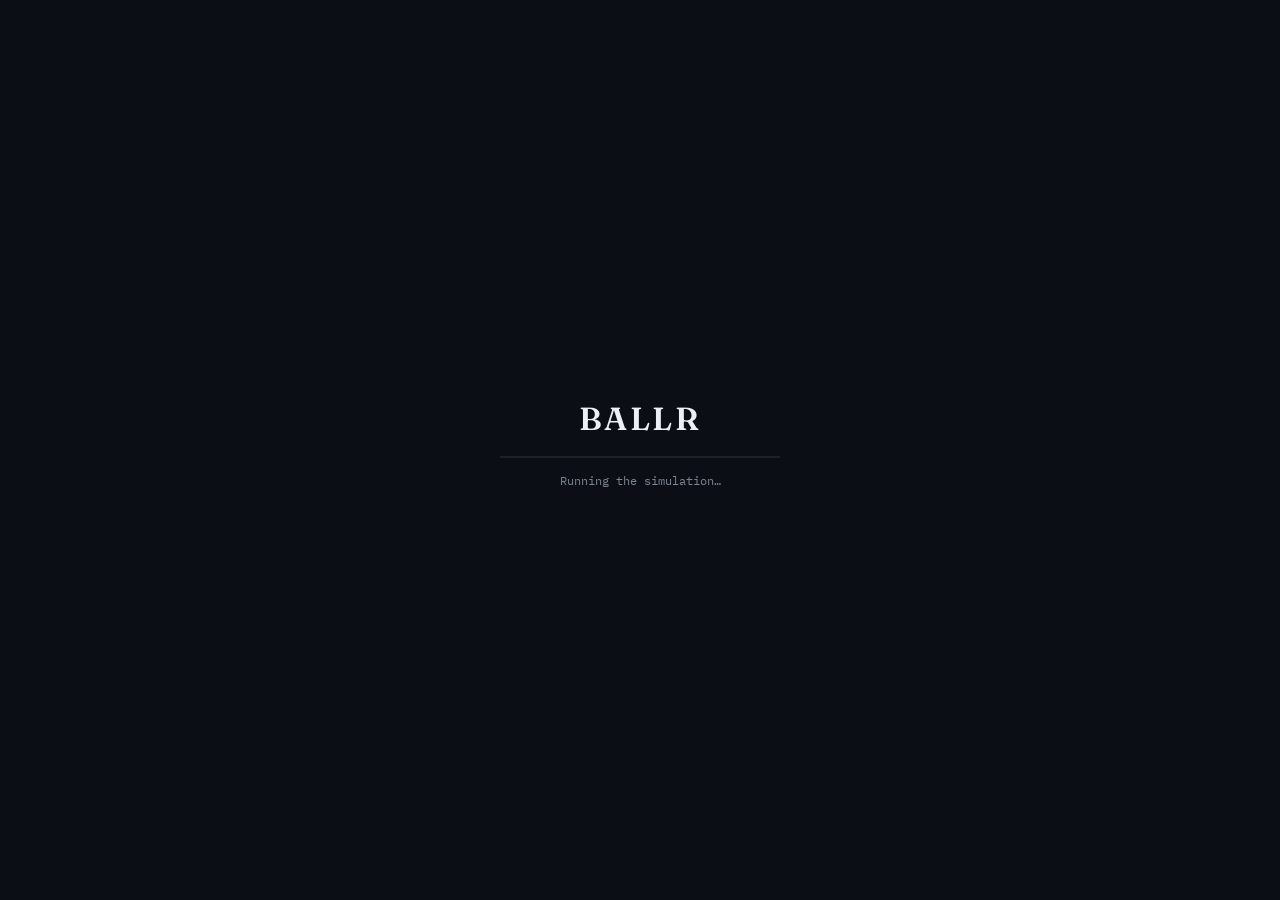
==== static/index.html @ 026b1340 "Merge Oddscope directly into Ballr — single process, single database, no HTTP bridge; leagues.py uni" ====
<!-- static/index.html -->
<!doctype html>
<html lang="en">
<head>
<meta charset="utf-8">
<meta name="viewport" content="width=device-width, initial-scale=1">
<title>Ballr — Match Predictions</title>
<link rel="preconnect" href="https://fonts.googleapis.com">
<link href="https://fonts.googleapis.com/css2?family=Fraunces:opsz,wght@9..144,500;9..144,600;9..144,700&family=Inter:wght@400;500;600&family=IBM+Plex+Mono:wght@400;500;600&display=swap" rel="stylesheet">
<link rel="stylesheet" href="style.css">
</head>
<body>

<div id="loader" class="loader">
  <div class="loader-inner">
    <div class="loader-wordmark">BALLR</div>
    <div class="scan-track"><div class="scan-line"></div></div>
    <p class="loader-caption">Running the simulation…</p>
  </div>
</div>

<div class="app">

  <header class="masthead">
    <div class="masthead-top">
      <div class="brand">
        <span class="brand-mark" aria-hidden="true"></span>
        <h1>Ballr</h1>
      </div>
      <div class="controls">
        <label class="control">
          <span>League</span>
          <select id="league-select"></select>
        </label>
      </div>
    </div>
    <p class="subtitle">Elo + Monte Carlo predictions for upcoming fixtures</p>

    <div class="stats-strip">
      <div class="stat"><span class="stat-value" id="stat-tracked">0</span><span class="stat-label">upcoming fixtures</span></div>
    </div>
  </header>

  <div class="search-row">
    <input type="text" id="search-input" placeholder="Filter by team…" autocomplete="off">
  </div>

  <details class="how-to">
    <summary>How to read this</summary>
    <div class="how-to-body">
      <p>Each card is one upcoming <strong>match</strong>. The bar shows Ballr's predicted Win/Draw/Win split.</p>
      <ul>
        <li><strong>Model</strong> — an Elo rating system built from each team's real results this season, combined with a Monte Carlo simulation (thousands of simulated outcomes) to produce a probability for each result.</li>
        <li><strong>Scorelines and xG</strong> — a separate Poisson projection combines recent scoring, opponent strength, defensive clean-sheet record, Elo, win rate, goal difference, and form to produce expected goals and exact-score probabilities. It is a model projection, not event-level xG.</li>
        <li><strong>Home advantage</strong> is factored in, based on real backtested evidence, not just assumed.</li>
        <li><strong>Known limitation:</strong> ratings are based purely on this season's match results so far — squad changes, transfers, and injuries aren't yet factored in. Early-season predictions for teams with few games played (marked below) are less reliable.</li>
        <li><strong>vs. the market</strong> — when available, each card also shows Oddscope's live Polymarket odds for the same fixture, and the gap between Ballr's view and the market's.</li>
      </ul>
      <p class="disclaimer">Not betting advice — a model's opinion, nothing more. Backtested Brier score (lower is better, ~0.667 is random guessing): ~0.61-0.63 on last season's results.</p>
    </div>
  </details>

  <div class="card-list" id="list-predictions"></div>
  <p class="empty-note" id="empty-predictions" hidden>No upcoming fixtures found for this league yet.</p>

  <footer class="footer">
    <span id="last-refreshed"></span>
  </footer>
</div>

<script src="app.js"></script>
</body>
</html>
---- static/style.css ----
/* static/style.css */
:root {
  --bg: #0B0F15;
  --bg-raise: #12161D;
  --card-bg: #161B22;
  --card-bg-hover: #1A2029;
  --card-border: rgba(255,255,255,0.07);
  --card-border-hover: rgba(255,255,255,0.14);
  --text: #ECEFF4;
  --text-muted: #7D8590;
  --home: #3DDC97;
  --draw: #B98CE8;
  --away: #6E93F7;
  --warn: #E8A33D;
  --radius: 12px;
  --font-display: 'Fraunces', serif;
  --font-body: 'Inter', system-ui, sans-serif;
  --font-mono: 'IBM Plex Mono', 'SFMono-Regular', monospace;
}
* { box-sizing: border-box; }
body {
  margin: 0;
  background: var(--bg);
  background-image:
    radial-gradient(circle at 12% 0%, rgba(110,147,247,0.08), transparent 42%),
    radial-gradient(circle at 88% 8%, rgba(61,220,151,0.06), transparent 40%);
  color: var(--text);
  font-family: var(--font-body);
  -webkit-font-smoothing: antialiased;
  min-height: 100vh;
}
.app { max-width: 900px; margin: 0 auto; padding: 32px 20px 60px; opacity: 0; animation: appear 0.5s ease forwards; animation-delay: 0.1s; }
@keyframes appear { to { opacity: 1; } }
.loader { position: fixed; inset: 0; z-index: 100; background: var(--bg); display: flex; align-items: center; justify-content: center; transition: opacity 0.5s ease, visibility 0.5s ease; }
.loader.hidden { opacity: 0; visibility: hidden; pointer-events: none; }
.loader-inner { text-align: center; width: 280px; }
.loader-wordmark { font-family: var(--font-display); font-weight: 600; font-size: 2rem; letter-spacing: 0.08em; margin-bottom: 18px; color: var(--text); animation: pulse-text 1.8s ease-in-out infinite; }
@keyframes pulse-text { 0%,100% { opacity: 1; } 50% { opacity: 0.55; } }
.loader-caption { margin-top: 14px; font-family: var(--font-mono); font-size: 0.78rem; color: var(--text-muted); }
.scan-track { position: relative; height: 2px; background: rgba(255,255,255,0.08); overflow: hidden; border-radius: 2px; }
.scan-line { position: absolute; top: 0; left: -30%; width: 30%; height: 100%; background: linear-gradient(90deg, transparent, var(--home), var(--away), transparent); animation: sweep 2.2s cubic-bezier(0.65, 0, 0.35, 1) infinite; }
@keyframes sweep { 0% { left: -30%; } 100% { left: 100%; } }
.masthead-top { display: flex; justify-content: space-between; align-items: flex-end; flex-wrap: wrap; gap: 14px; }
.brand { display: flex; align-items: baseline; gap: 10px; }
.brand-mark { width: 10px; height: 10px; border-radius: 2px; background: linear-gradient(135deg, var(--home), var(--away)); display: inline-block; transform: translateY(-4px); }
.brand h1 { font-family: var(--font-display); font-size: 2rem; font-weight: 600; margin: 0; letter-spacing: -0.01em; }
.subtitle { color: var(--text-muted); font-size: 0.86rem; margin: 6px 0 16px; font-family: var(--font-mono); }
.controls { display: flex; gap: 16px; flex-wrap: wrap; }
.control { display: flex; flex-direction: column; gap: 4px; font-size: 0.72rem; color: var(--text-muted); text-transform: uppercase; letter-spacing: 0.04em; }
select, input[type="text"] { background: var(--bg-raise); color: var(--text); border: 1px solid var(--card-border); border-radius: 7px; padding: 7px 10px; font-family: var(--font-mono); font-size: 0.85rem; transition: border-color 0.15s ease; }
select:hover, input:hover, select:focus, input:focus { border-color: var(--card-border-hover); outline: none; }
.stats-strip { display: flex; gap: 26px; flex-wrap: wrap; padding: 8px 0 4px; }
.stat { display: flex; align-items: baseline; gap: 7px; }
.stat-value { font-family: var(--font-mono); font-size: 1.2rem; font-weight: 600; color: var(--text); }
.stat-label { font-size: 0.72rem; color: var(--text-muted); text-transform: uppercase; letter-spacing: 0.04em; }
.search-row { margin: 18px 0 16px; }
#search-input { width: 100%; padding: 10px 12px; font-size: 0.9rem; }
.how-to { background: var(--bg-raise); border: 1px solid var(--card-border); border-radius: var(--radius); padding: 12px 16px; margin-bottom: 22px; font-size: 0.87rem; }
.how-to summary { cursor: pointer; font-weight: 600; color: var(--text); list-style: none; }
.how-to summary::-webkit-details-marker { display: none; }
.how-to summary::before { content: "›"; display: inline-block; margin-right: 6px; transition: transform 0.15s ease; }
.how-to[open] summary::before { transform: rotate(90deg); }
.how-to-body { margin-top: 10px; color: var(--text-muted); line-height: 1.6; }
.how-to-body ul { padding-left: 18px; margin: 8px 0; }
.how-to-body li { margin-bottom: 6px; }
.how-to-body strong { color: var(--text); }
.disclaimer { font-style: italic; font-size: 0.8rem; }
.empty-note { color: var(--text-muted); font-size: 0.9rem; padding: 24px 0; }
.card-list { display: flex; flex-direction: column; gap: 14px; }
.match-card {
  background: var(--card-bg); border: 1px solid var(--card-border); border-radius: var(--radius);
  padding: 20px 24px;
  transition: border-color 0.2s ease, background 0.2s ease, transform 0.2s ease, box-shadow 0.2s ease;
}
.match-card:hover { border-color: var(--card-border-hover); background: var(--card-bg-hover); transform: translateY(-2px); box-shadow: 0 8px 24px -8px rgba(0,0,0,0.4); }
.match-card:focus-visible { outline: 2px solid var(--away); outline-offset: 3px; }
.match-card.card-enter { opacity: 0; transform: translateY(10px); animation: card-in 0.4s ease forwards; }
@keyframes card-in { to { opacity: 1; transform: translateY(0); } }
.card-top { display: flex; justify-content: space-between; align-items: flex-start; margin-bottom: 16px; }
.card-title { font-family: var(--font-display); font-size: 1.2rem; font-weight: 600; margin: 0 0 3px; }
.card-meta { font-size: 0.8rem; color: var(--text-muted); font-family: var(--font-mono); }
.warn-badge {
  font-family: var(--font-mono); font-size: 0.68rem;
  background: rgba(232,163,61,0.14); color: var(--warn);
  border: 1px solid rgba(232,163,61,0.3);
  border-radius: 5px; padding: 3px 8px; letter-spacing: 0.02em;
  white-space: nowrap;
}
.prob-bar { display: flex; height: 30px; border-radius: 7px; overflow: hidden; background: rgba(255,255,255,0.05); }
.prob-seg { height: 100%; transition: width 0.6s cubic-bezier(0.4, 0, 0.2, 1); border-right: 1px solid rgba(0,0,0,0.25); }
.prob-seg:last-child { border-right: none; }
.prob-seg.home { background: var(--home); }
.prob-seg.draw { background: var(--draw); }
.prob-seg.away { background: var(--away); }
.outcome-legend { display: flex; flex-wrap: wrap; gap: 18px; margin-top: 12px; }
.legend-item { display: flex; align-items: center; gap: 7px; }
.legend-swatch { width: 9px; height: 9px; border-radius: 2px; flex-shrink: 0; }
.legend-name { font-size: 0.85rem; font-weight: 600; color: var(--text); white-space: nowrap; }
.legend-value { font-family: var(--font-mono); font-size: 0.9rem; color: var(--text-muted); min-width: 40px; }
.metrics-row { display: flex; flex-wrap: wrap; gap: 12px 24px; margin-top: 18px; padding-top: 14px; border-top: 1px solid var(--card-border); }
.metrics-row > div { display: flex; align-items: baseline; gap: 7px; }
.metrics-row span { color: var(--text-muted); font-size: 0.7rem; font-family: var(--font-mono); text-transform: uppercase; letter-spacing: 0.04em; }
.metrics-row b { font-family: var(--font-mono); font-size: 0.85rem; font-weight: 500; }
.metrics-row .top-scores { align-items: flex-start; }
.top-scores div { display: flex; gap: 8px; flex-wrap: wrap; }
.top-scores b { color: var(--text); }
.card-link { color: var(--away); font-family: var(--font-mono); font-size: 0.76rem; margin-top: 16px; }
.card-link span { font-size: 1rem; margin-left: 3px; }
.score-details { margin-top: 16px; border: 1px solid var(--card-border); border-radius: 8px; background: rgba(255,255,255,0.018); }
.score-details summary { cursor: pointer; padding: 10px 12px; color: var(--text); font-size: 0.82rem; font-weight: 600; list-style: none; }
.score-details summary::-webkit-details-marker { display: none; }
.score-details summary::before { content: '+'; display: inline-block; width: 15px; color: var(--home); }
.score-details[open] summary::before { content: '−'; }
.score-details summary span { color: var(--text-muted); font-family: var(--font-mono); font-size: 0.68rem; font-weight: 400; margin-left: 5px; }
.score-details-body { border-top: 1px solid var(--card-border); padding: 12px; }
.score-axis { display: flex; justify-content: space-between; margin-bottom: 6px; color: var(--text-muted); font-family: var(--font-mono); font-size: 0.66rem; }
.score-grid-wrap { overflow-x: auto; }
.score-grid { width: 100%; min-width: 430px; border-collapse: separate; border-spacing: 3px; table-layout: fixed; font-family: var(--font-mono); }
.score-grid th { color: var(--text-muted); font-size: 0.7rem; font-weight: 500; }
.score-grid td { background: color-mix(in srgb, var(--away) calc(var(--heat) * 68%), transparent); border-radius: 3px; color: var(--text); font-size: 0.67rem; padding: 7px 2px; text-align: center; }
.score-note { color: var(--text-muted); font-size: 0.7rem; line-height: 1.4; margin: 9px 0 0; }
.date-row { margin-top: 10px; font-size: 0.72rem; color: var(--text-muted); font-family: var(--font-mono); }
.footer { margin-top: 32px; color: var(--text-muted); font-size: 0.75rem; font-family: var(--font-mono); }
.match-page { max-width: 980px; margin: 0 auto; padding: 32px 20px 60px; }
.back-link { color: var(--text-muted); font-family: var(--font-mono); font-size: 0.8rem; text-decoration: none; }
.back-link:hover { color: var(--text); }
.loading-copy, .error-copy { color: var(--text-muted); font-family: var(--font-mono); margin-top: 64px; }
.error-copy a { color: var(--away); }
.match-hero { padding: 44px 0 28px; }
.eyebrow { color: var(--text-muted); font-family: var(--font-mono); font-size: 0.7rem; letter-spacing: 0.08em; margin: 0 0 8px; text-transform: uppercase; }
.match-hero h1 { align-items: center; display: flex; flex-wrap: wrap; font-family: var(--font-display); font-size: clamp(2rem, 6vw, 4.4rem); gap: 14px; letter-spacing: -0.04em; line-height: 1; margin: 0; }
.match-hero h1 em { color: var(--text-muted); font-family: var(--font-mono); font-size: 0.9rem; font-style: normal; letter-spacing: 0; }
.match-date { color: var(--text-muted); font-family: var(--font-mono); font-size: 0.85rem; margin: 16px 0 0; }
.detail-warning { background: rgba(232,163,61,0.12); border: 1px solid rgba(232,163,61,0.3); border-radius: 7px; color: var(--warn); font-size: 0.82rem; margin: 20px 0 0; padding: 10px 12px; }
.detail-panel { background: var(--card-bg); border: 1px solid var(--card-border); border-radius: var(--radius); margin-top: 16px; padding: 24px; }
.section-heading { align-items: flex-start; display: flex; gap: 16px; justify-content: space-between; margin-bottom: 20px; }
.section-heading h2, .form-panel h2 { font-family: var(--font-display); font-size: 1.3rem; margin: 0; }
.section-heading > p { color: var(--text-muted); font-family: var(--font-mono); font-size: 0.7rem; margin: 3px 0 0; text-align: right; }
.large-prob-bar { display: flex; height: 42px; overflow: hidden; border-radius: 8px; }
.outcome-values { display: grid; gap: 12px; grid-template-columns: repeat(3, 1fr); margin-top: 14px; }
.outcome-values div:nth-child(2) { text-align: center; }
.outcome-values div:last-child { text-align: right; }
.outcome-values span, .model-metrics span { color: var(--text-muted); display: block; font-family: var(--font-mono); font-size: 0.68rem; text-transform: uppercase; }
.outcome-values b { display: block; font-family: var(--font-mono); font-size: 1.25rem; font-weight: 500; margin-top: 4px; }
.detail-grid { display: grid; gap: 16px; grid-template-columns: repeat(2, 1fr); }
.form-panel { margin-top: 16px; }
.form-panel > p:last-child { color: var(--text-muted); font-family: var(--font-mono); font-size: 0.7rem; margin: 14px 0 0; }
.form-badges { display: flex; gap: 7px; margin-top: 18px; }
.form-badge { border-radius: 5px; color: #07110c; font-family: var(--font-mono); font-size: 0.76rem; font-weight: 600; padding: 5px 8px; }
.form-badge.w { background: var(--home); }.form-badge.d { background: var(--draw); color: #21152d; }.form-badge.l { background: var(--away); color: #0a1735; }
.form-empty { color: var(--text-muted); font-family: var(--font-mono); font-size: 0.8rem; }
.model-metrics { display: grid; gap: 20px; grid-template-columns: 1fr 1fr 2fr; }
.model-metrics b { display: block; font-family: var(--font-mono); font-size: 1.45rem; font-weight: 500; margin-top: 6px; }
.model-metrics i { color: var(--text-muted); font-style: normal; }
.likely-scores > div { display: flex; flex-wrap: wrap; gap: 8px; margin-top: 6px; }
.score-pick { background: var(--bg-raise); border: 1px solid var(--card-border); border-radius: 7px; display: flex; font-family: var(--font-mono); gap: 7px; padding: 7px 9px; }
.score-pick span { color: var(--text-muted); font-size: 0.72rem; text-transform: none; }
.heatmap-panel { margin-top: 16px; }
@media (max-width: 560px) {
  .controls { flex-direction: column; align-items: flex-start; gap: 10px; }
  .masthead-top { flex-direction: column; align-items: flex-start; }
  .outcome-legend { gap: 12px; }
  .match-page { padding-top: 24px; }
  .match-hero { padding-top: 34px; }
  .section-heading, .model-metrics { display: block; }
  .section-heading > p { margin-top: 9px; text-align: left; }
  .detail-grid { grid-template-columns: 1fr; }
  .model-metrics > div + div { margin-top: 18px; }
}
@media (prefers-reduced-motion: reduce) {
  .match-card.card-enter { animation: none; opacity: 1; transform: none; }
  .app, .match-card { transition: none; animation: none; opacity: 1; }
  .scan-line, .loader-wordmark { animation: none; }
}

/* Market comparison additions */
.model-label, .market-label {
  font-size: 0.72rem; color: var(--text-muted); text-transform: uppercase;
  letter-spacing: 0.04em; margin: 4px 0 8px;
}
.market-row { margin-top: 18px; padding-top: 14px; border-top: 1px dashed var(--card-border); }
.market-missing { color: var(--text-muted); font-size: 0.8rem; font-style: italic; }
.compare-bar { height: 22px; opacity: 0.92; }
.compare-legend { display: flex; justify-content: space-between; margin-top: 6px; font-family: var(--font-mono); font-size: 0.78rem; color: var(--text-muted); }
.gap-note { margin-top: 8px; font-size: 0.78rem; font-family: var(--font-mono); }
.gap-note.pos { color: var(--home); }
.gap-note.neg { color: var(--away); }

.market-panel { margin-top: 16px; }
.market-empty { color: var(--text-muted); font-size: 0.85rem; }
.compare-table { display: flex; flex-direction: column; gap: 6px; margin-top: 4px; }
.compare-row { display: grid; grid-template-columns: 1.5fr 1fr 1fr 1fr; align-items: center; gap: 8px; padding: 8px 0; font-family: var(--font-mono); font-size: 0.85rem; }
.compare-row.compare-head { color: var(--text-muted); font-size: 0.68rem; text-transform: uppercase; letter-spacing: 0.04em; border-bottom: 1px solid var(--card-border); padding-bottom: 6px; }
.compare-name { color: var(--text); font-weight: 600; font-family: var(--font-body); font-size: 0.85rem; }
.compare-gap.pos { color: var(--home); }
.compare-gap.neg { color: var(--away); }
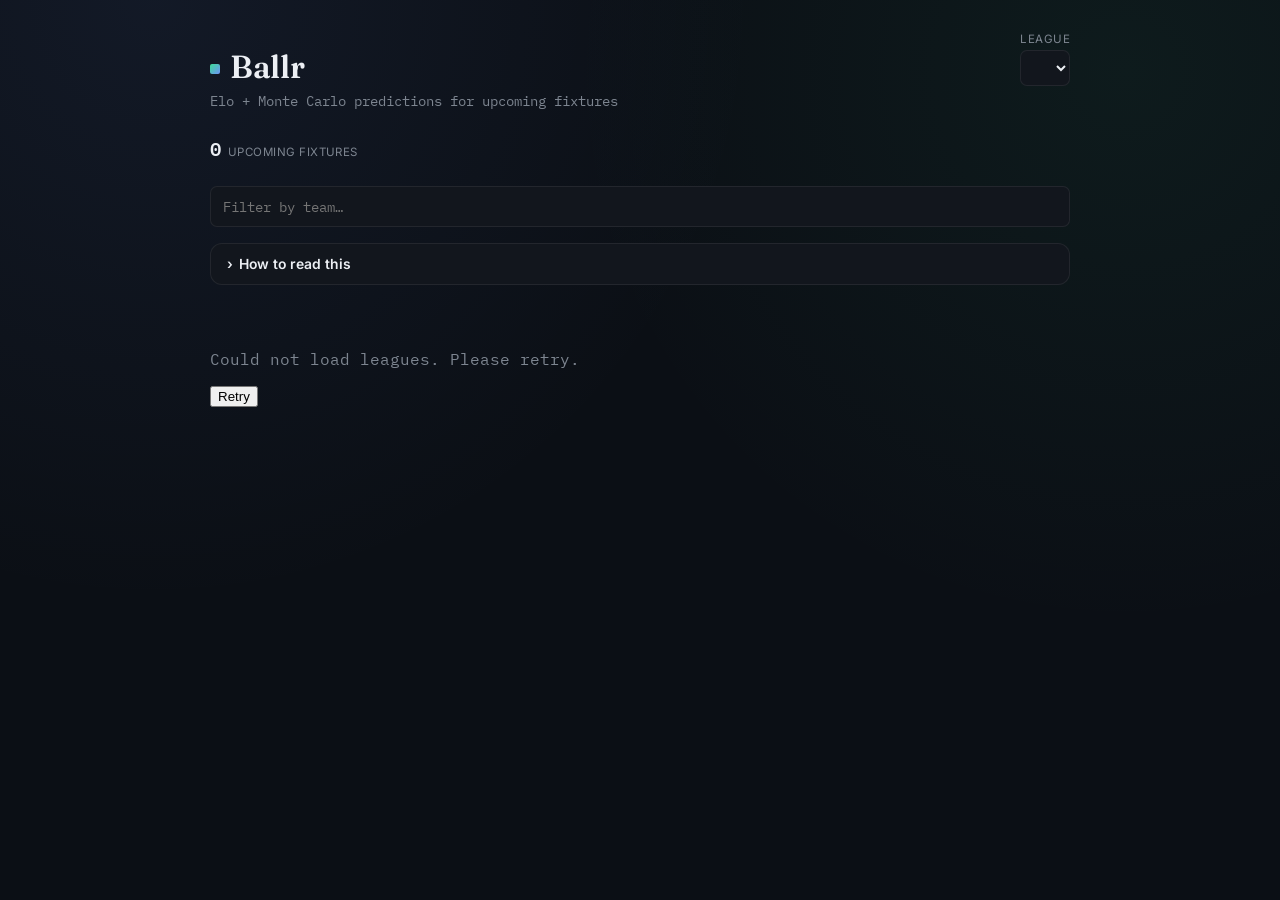
==== commit 28a790d5: "Harden Ballr and prepare Railway deployment" ====
--- a/static/index.html
+++ b/static/index.html
@@ -50,16 +50,19 @@
     <div class="how-to-body">
       <p>Each card is one upcoming <strong>match</strong>. The bar shows Ballr's predicted Win/Draw/Win split.</p>
       <ul>
-        <li><strong>Model</strong> — an Elo rating system built from each team's real results this season, combined with a Monte Carlo simulation (thousands of simulated outcomes) to produce a probability for each result.</li>
+        <li><strong>Model</strong> — an Elo rating system built from each team's available historical and current-season results, combined with a Monte Carlo simulation (thousands of simulated outcomes) to produce a probability for each result.</li>
         <li><strong>Scorelines and xG</strong> — a separate Poisson projection combines recent scoring, opponent strength, defensive clean-sheet record, Elo, win rate, goal difference, and form to produce expected goals and exact-score probabilities. It is a model projection, not event-level xG.</li>
         <li><strong>Home advantage</strong> is factored in, based on real backtested evidence, not just assumed.</li>
-        <li><strong>Known limitation:</strong> ratings are based purely on this season's match results so far — squad changes, transfers, and injuries aren't yet factored in. Early-season predictions for teams with few games played (marked below) are less reliable.</li>
-        <li><strong>vs. the market</strong> — when available, each card also shows Oddscope's live Polymarket odds for the same fixture, and the gap between Ballr's view and the market's.</li>
+        <li><strong>Known limitation:</strong> ratings are based purely on available match results — squad changes, transfers, and injuries aren't yet factored in. Early-season predictions for teams with few games played (marked below) are less reliable.</li>
+        <li><strong>vs. the market</strong> — when available, each card also shows recent Polymarket odds for the same fixture, and the gap between Ballr's view and the market's.</li>
       </ul>
       <p class="disclaimer">Not betting advice — a model's opinion, nothing more. Backtested Brier score (lower is better, ~0.667 is random guessing): ~0.61-0.63 on last season's results.</p>
     </div>
   </details>
 
+  <div id="request-error" class="error-copy" role="alert" hidden>
+    <p id="error-message"></p><button id="retry-load" type="button">Retry</button>
+  </div>
   <div class="card-list" id="list-predictions"></div>
   <p class="empty-note" id="empty-predictions" hidden>No upcoming fixtures found for this league yet.</p>
 
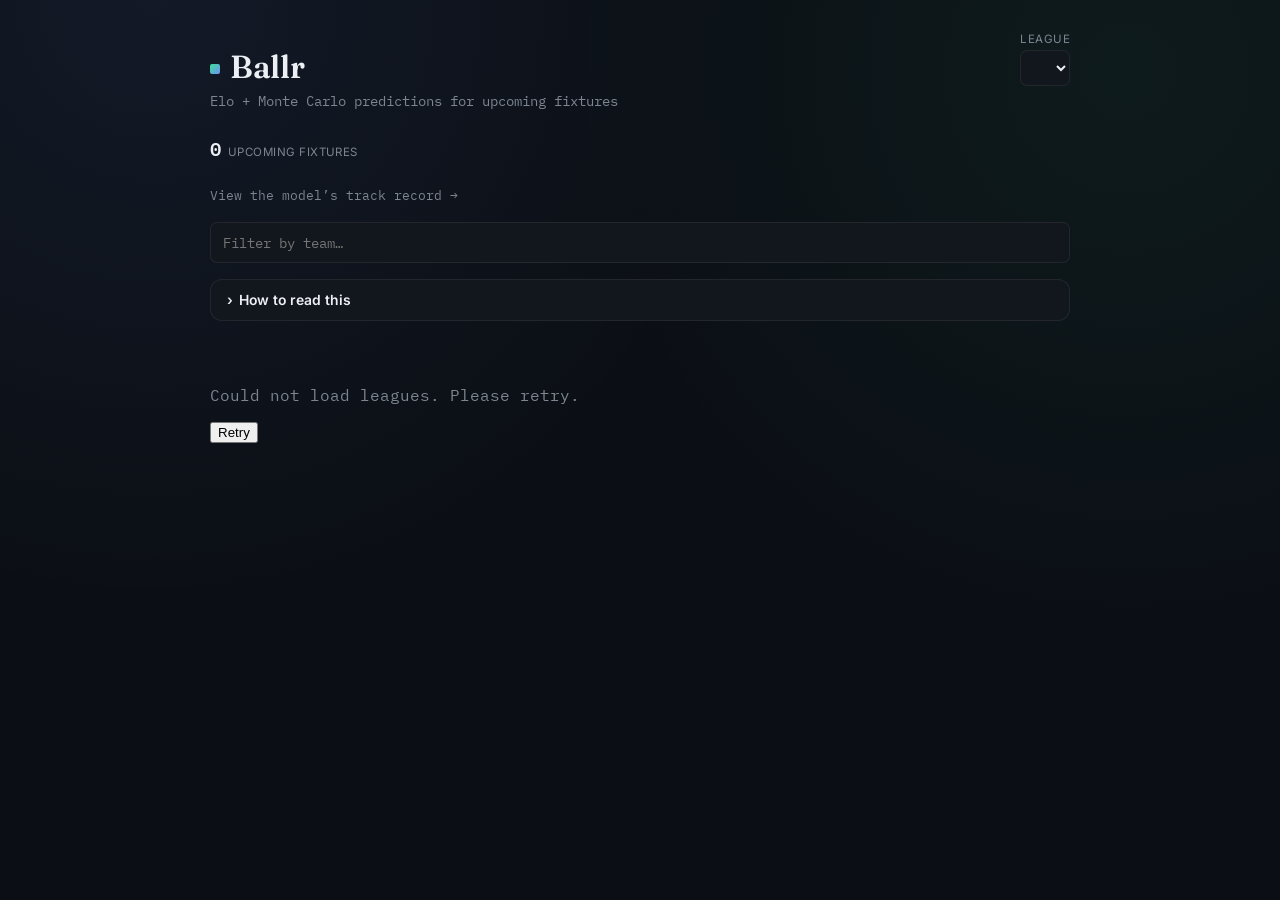
==== commit 85950bcc: "Reduce storage growth and add reliability safeguards" ====
--- a/static/index.html
+++ b/static/index.html
@@ -41,6 +41,8 @@
     </div>
   </header>
 
+  <p><a class="back-link" href="/performance">View the model’s track record →</a></p>
+  <p id="data-freshness" role="status" hidden></p>
   <div class="search-row">
     <input type="text" id="search-input" placeholder="Filter by team…" autocomplete="off">
   </div>
@@ -56,7 +58,7 @@
         <li><strong>Known limitation:</strong> ratings are based purely on available match results — squad changes, transfers, and injuries aren't yet factored in. Early-season predictions for teams with few games played (marked below) are less reliable.</li>
         <li><strong>vs. the market</strong> — when available, each card also shows recent Polymarket odds for the same fixture, and the gap between Ballr's view and the market's.</li>
       </ul>
-      <p class="disclaimer">Not betting advice — a model's opinion, nothing more. Backtested Brier score (lower is better, ~0.667 is random guessing): ~0.61-0.63 on last season's results.</p>
+      <p class="disclaimer">Not betting advice — a model's opinion, nothing more. See the performance page for predictions recorded before kickoff and evaluated after results arrive.</p>
     </div>
   </details>
 
--- a/static/style.css
+++ b/static/style.css
@@ -193,4 +193,9 @@
 .compare-row.compare-head { color: var(--text-muted); font-size: 0.68rem; text-transform: uppercase; letter-spacing: 0.04em; border-bottom: 1px solid var(--card-border); padding-bottom: 6px; }
 .compare-name { color: var(--text); font-weight: 600; font-family: var(--font-body); font-size: 0.85rem; }
 .compare-gap.pos { color: var(--home); }
-.compare-gap.neg { color: var(--away); }+.compare-gap.neg { color: var(--away); }
+/* Performance report remains readable on narrow screens. */
+.performance-table-wrap { overflow-x: auto; }
+.performance-table { width: 100%; border-collapse: collapse; margin: 1.5rem 0 2rem; }
+.performance-table th, .performance-table td { text-align: left; padding: .8rem; border-bottom: 1px solid #343c44; }
+#data-freshness { padding: 1rem; border: 1px solid #bd9359; border-radius: 12px; color: #efce9a; }
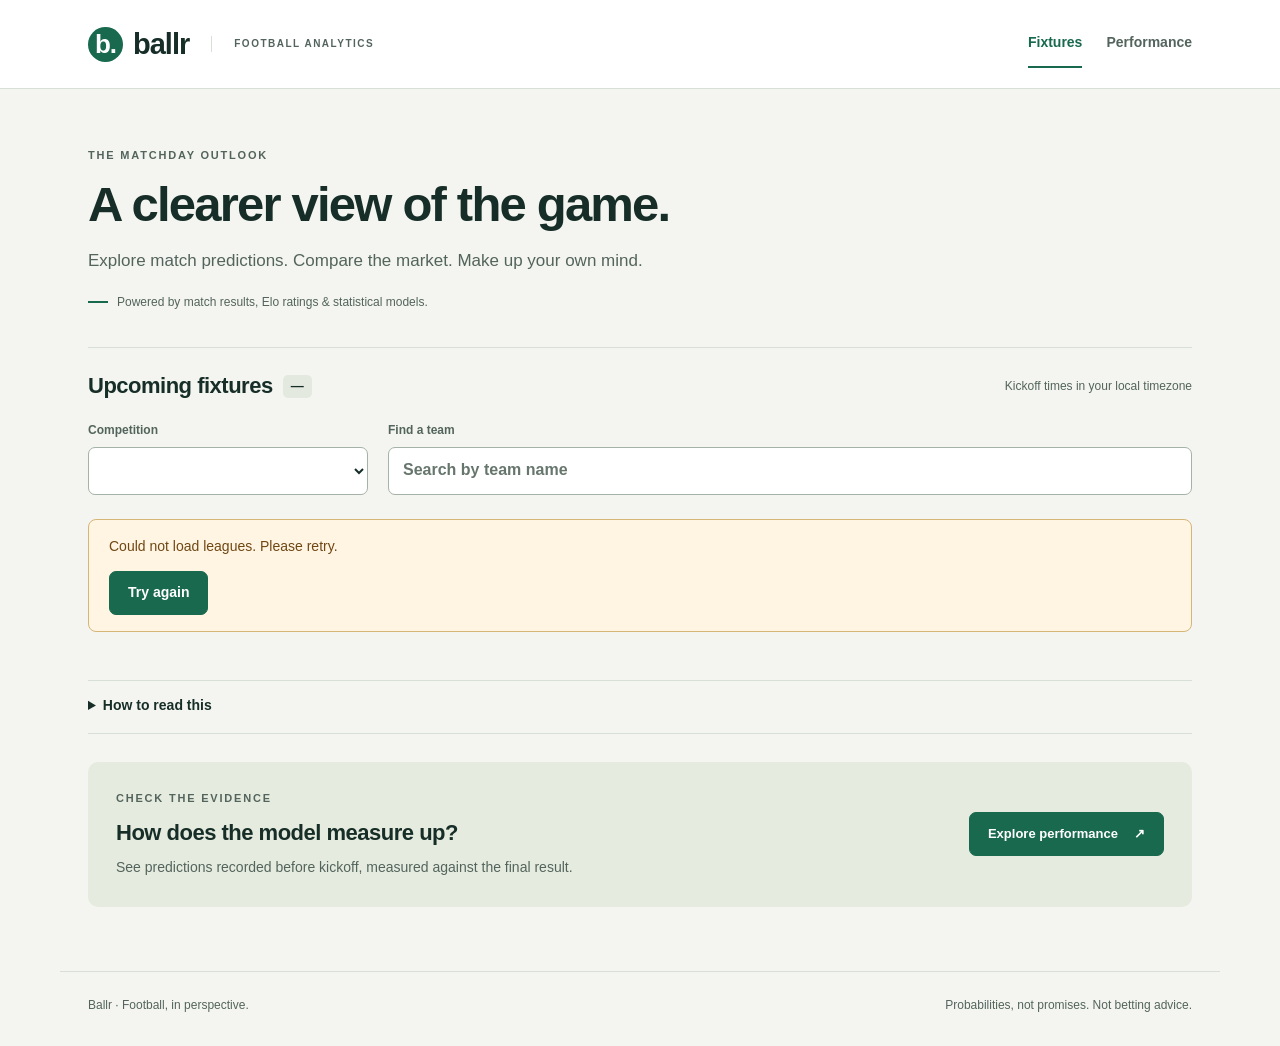
==== commit ba584f4a: "Redesign Ballr interface and improve accessibility" ====
--- a/static/index.html
+++ b/static/index.html
@@ -5,48 +5,35 @@
 <meta charset="utf-8">
 <meta name="viewport" content="width=device-width, initial-scale=1">
 <title>Ballr — Match Predictions</title>
-<link rel="preconnect" href="https://fonts.googleapis.com">
-<link href="https://fonts.googleapis.com/css2?family=Fraunces:opsz,wght@9..144,500;9..144,600;9..144,700&family=Inter:wght@400;500;600&family=IBM+Plex+Mono:wght@400;500;600&display=swap" rel="stylesheet">
 <link rel="stylesheet" href="style.css">
 </head>
 <body>
+<a class="skip-link" href="#main-content">Skip to content</a>
+<header class="site-header"><div class="site-header-inner">
+<a class="wordmark" href="/" aria-label="Ballr home"><span class="brand-symbol" aria-hidden="true">b.</span>ballr<span class="wordmark-note">FOOTBALL ANALYTICS</span></a>
+<nav aria-label="Main navigation"><a href="/" aria-current="page">Fixtures</a><a href="/performance" >Performance</a></nav>
+</div></header>
 
-<div id="loader" class="loader">
-  <div class="loader-inner">
-    <div class="loader-wordmark">BALLR</div>
-    <div class="scan-track"><div class="scan-line"></div></div>
-    <p class="loader-caption">Running the simulation…</p>
-  </div>
-</div>
-
-<div class="app">
-
+<main class="app" id="main-content" tabindex="-1">
   <header class="masthead">
-    <div class="masthead-top">
-      <div class="brand">
-        <span class="brand-mark" aria-hidden="true"></span>
-        <h1>Ballr</h1>
-      </div>
-      <div class="controls">
-        <label class="control">
-          <span>League</span>
-          <select id="league-select"></select>
-        </label>
-      </div>
+    <p class="eyebrow">THE MATCHDAY OUTLOOK</p>
+    <h1>A clearer view of the game.</h1>
+    <p class="subtitle">Explore match predictions. Compare the market. Make up your own mind.</p>
+    <div class="intro-note"><span class="intro-rule" aria-hidden="true"></span>Powered by match results, Elo ratings &amp; statistical models.</div>
+  </header>
+  <section class="fixture-section" aria-labelledby="fixtures-title">
+    <div class="fixtures-heading"><h2 id="fixtures-title">Upcoming fixtures <span class="count-badge" id="stat-tracked">—</span></h2><span class="timezone-note">Kickoff times in your local timezone</span></div>
+    <div class="filter-bar">
+      <label class="control" for="league-select"><span>Competition</span><select id="league-select"></select></label>
+      <label class="control search-control" for="search-input"><span>Find a team</span><input type="text" id="search-input" placeholder="Search by team name" autocomplete="off"></label>
     </div>
-    <p class="subtitle">Elo + Monte Carlo predictions for upcoming fixtures</p>
-
-    <div class="stats-strip">
-      <div class="stat"><span class="stat-value" id="stat-tracked">0</span><span class="stat-label">upcoming fixtures</span></div>
-    </div>
-  </header>
-
-  <p><a class="back-link" href="/performance">View the model’s track record →</a></p>
-  <p id="data-freshness" role="status" hidden></p>
-  <div class="search-row">
-    <input type="text" id="search-input" placeholder="Filter by team…" autocomplete="off">
-  </div>
-
+    <div id="loader" class="loader" role="status"><span class="loading-dot" aria-hidden="true"></span>Loading fixtures…</div>
+    <p id="data-freshness" role="status" hidden></p>
+    <div id="request-error" class="error-copy" role="alert" hidden><p id="error-message"></p><button id="retry-load" type="button">Try again</button></div>
+    <div class="card-list" id="list-predictions"></div>
+    <p class="empty-note" id="empty-predictions" role="status" hidden>No upcoming fixtures found for this league yet.</p>
+    <p class="refresh-note" id="last-refreshed" role="status"></p>
+  </section>
   <details class="how-to">
     <summary>How to read this</summary>
     <div class="how-to-body">
@@ -54,7 +41,7 @@
       <ul>
         <li><strong>Model</strong> — an Elo rating system built from each team's available historical and current-season results, combined with a Monte Carlo simulation (thousands of simulated outcomes) to produce a probability for each result.</li>
         <li><strong>Scorelines and xG</strong> — a separate Poisson projection combines recent scoring, opponent strength, defensive clean-sheet record, Elo, win rate, goal difference, and form to produce expected goals and exact-score probabilities. It is a model projection, not event-level xG.</li>
-        <li><strong>Home advantage</strong> is factored in, based on real backtested evidence, not just assumed.</li>
+        <li><strong>Home advantage</strong> is included in the model. Its effect should be assessed against completed matches.</li>
         <li><strong>Known limitation:</strong> ratings are based purely on available match results — squad changes, transfers, and injuries aren't yet factored in. Early-season predictions for teams with few games played (marked below) are less reliable.</li>
         <li><strong>vs. the market</strong> — when available, each card also shows recent Polymarket odds for the same fixture, and the gap between Ballr's view and the market's.</li>
       </ul>
@@ -62,17 +49,10 @@
     </div>
   </details>
 
-  <div id="request-error" class="error-copy" role="alert" hidden>
-    <p id="error-message"></p><button id="retry-load" type="button">Retry</button>
-  </div>
-  <div class="card-list" id="list-predictions"></div>
-  <p class="empty-note" id="empty-predictions" hidden>No upcoming fixtures found for this league yet.</p>
-
-  <footer class="footer">
-    <span id="last-refreshed"></span>
-  </footer>
-</div>
+  <aside class="track-record-link"><div><p class="eyebrow">CHECK THE EVIDENCE</p><h2>How does the model measure up?</h2><p>See predictions recorded before kickoff, measured against the final result.</p></div><a class="button-link" href="/performance">Explore performance <span aria-hidden="true">↗</span></a></aside>
+</main>
 
 <script src="app.js"></script>
+<footer class="site-footer"><span>Ballr · Football, in perspective.</span><span>Probabilities, not promises. Not betting advice.</span></footer>
 </body>
 </html>
--- a/static/style.css
+++ b/static/style.css
@@ -1,201 +1,134 @@
-/* static/style.css */
+/* Shared presentation for fixtures, match analysis, and model performance. */
 :root {
-  --bg: #0B0F15;
-  --bg-raise: #12161D;
-  --card-bg: #161B22;
-  --card-bg-hover: #1A2029;
-  --card-border: rgba(255,255,255,0.07);
-  --card-border-hover: rgba(255,255,255,0.14);
-  --text: #ECEFF4;
-  --text-muted: #7D8590;
-  --home: #3DDC97;
-  --draw: #B98CE8;
-  --away: #6E93F7;
-  --warn: #E8A33D;
+  color-scheme: light;
+  --bg: #f4f5f0; --bg-raise: #f0f2ed; --card-bg: #fff;
+  --text: #172e28; --text-muted: #53645c; --card-border: #d8dfd7;
+  --home: #18694e; --draw: #737b88; --away: #4468b1; --warn: #805014;
+  --font-body: -apple-system, BlinkMacSystemFont, 'Segoe UI', sans-serif;
+  --font-mono: 'SFMono-Regular', Consolas, monospace;
   --radius: 12px;
-  --font-display: 'Fraunces', serif;
-  --font-body: 'Inter', system-ui, sans-serif;
-  --font-mono: 'IBM Plex Mono', 'SFMono-Regular', monospace;
 }
 * { box-sizing: border-box; }
-body {
-  margin: 0;
-  background: var(--bg);
-  background-image:
-    radial-gradient(circle at 12% 0%, rgba(110,147,247,0.08), transparent 42%),
-    radial-gradient(circle at 88% 8%, rgba(61,220,151,0.06), transparent 40%);
-  color: var(--text);
-  font-family: var(--font-body);
-  -webkit-font-smoothing: antialiased;
-  min-height: 100vh;
+[hidden] { display: none !important; }
+body { margin: 0; background: var(--bg); color: var(--text); font-family: var(--font-body); font-size: 16px; line-height: 1.55; -webkit-font-smoothing: antialiased; }
+a { color: var(--home); text-underline-offset: 4px; }
+a:hover { text-decoration-thickness: 2px; }
+button, input, select { font: inherit; }
+button, select, summary { cursor: pointer; }
+button, .button-link { min-height: 44px; display: inline-flex; align-items: center; justify-content: center; padding: 10px 18px; border: 1px solid var(--home); border-radius: 7px; background: var(--home); color: white; font-weight: 600; text-decoration: none; gap: 16px; }
+button:hover, .button-link:hover { background: #104c39; }
+:focus-visible { outline: 3px solid #315fc4; outline-offset: 4px; }
+main:focus { outline: none; }
+.sr-only, .skip-link:not(:focus) { position: absolute; width: 1px; height: 1px; padding: 0; margin: -1px; overflow: hidden; clip-path: inset(50%); white-space: nowrap; }
+.skip-link:focus { position: fixed; top: 10px; left: 10px; z-index: 20; padding: 12px 20px; background: #fff; }
+.site-header { background: #fff; border-bottom: 1px solid var(--card-border); }
+.site-header-inner { max-width: 1160px; margin: auto; padding: 0 28px; min-height: 88px; display: flex; justify-content: space-between; align-items: center; gap: 24px; }
+.wordmark { display: flex; align-items: center; gap: 10px; color: var(--text); font-size: 29px; font-weight: 800; letter-spacing: -1px; text-decoration: none; }
+.brand-symbol { display: inline-flex; align-items: center; justify-content: center; width: 35px; height: 35px; border-radius: 50%; background: var(--home); color: #fff; font-size: 26px; }
+.wordmark-note { border-left: 1px solid var(--card-border); margin-left: 12px; padding-left: 22px; font-size: 10px; font-weight: 600; letter-spacing: 1.5px; color: var(--text-muted); }
+nav { display: flex; gap: 24px; }
+nav a { min-height: 48px; display: flex; align-items: center; border-bottom: 2px solid transparent; text-decoration: none; font-size: 14px; font-weight: 600; color: var(--text-muted); }
+nav a[aria-current] { color: var(--home); border-color: var(--home); }
+.app, .match-page { max-width: 1160px; margin: auto; padding: 48px 28px 64px; }
+.masthead { padding: 10px 0 36px; }
+.eyebrow { color: var(--text-muted); font-size: 11px; font-weight: 700; letter-spacing: 1.8px; text-transform: uppercase; margin: 0 0 12px; }
+h1, h2, h3, p { overflow-wrap: break-word; }
+h1 { font-size: clamp(30px, 4.4vw, 49px); line-height: 1.15; letter-spacing: -1.8px; margin: 0 0 16px; font-weight: 700; }
+h2 { font-size: 22px; line-height: 1.3; letter-spacing: -.5px; }
+.subtitle { font-size: 17px; color: var(--text-muted); margin: 0 0 18px; max-width: 660px; }
+.intro-note { display: flex; align-items: center; gap: 9px; font-size: 12px; color: var(--text-muted); }
+.intro-rule { width: 20px; height: 2px; background: var(--home); flex-shrink: 0; }
+.fixture-section { border-top: 1px solid var(--card-border); padding-top: 24px; }
+.fixtures-heading { display: flex; align-items: center; justify-content: space-between; gap: 16px; margin-bottom: 20px; }
+.fixtures-heading h2 { margin: 0; display: flex; align-items: center; gap: 10px; }
+.count-badge { background: #e3e9df; border-radius: 5px; padding: 3px 8px; font-size: 13px; letter-spacing: 0; }
+.timezone-note { font-size: 12px; color: var(--text-muted); }
+.filter-bar { display: grid; grid-template-columns: 280px 1fr; gap: 20px; margin-bottom: 24px; }
+.control { display: flex; flex-direction: column; gap: 7px; font-size: 12px; font-weight: 600; color: var(--text-muted); }
+select, input[type="text"] { width: 100%; min-height: 48px; border: 1px solid #a5b2a7; border-radius: 7px; background: #fff; padding: 10px 14px; color: var(--text); font-size: 16px; }
+input::placeholder { color: #66766d; }
+.loader { display: flex; align-items: center; gap: 12px; padding: 32px 0; color: var(--text-muted); }
+.loader.hidden { display: none; }
+.loading-dot { height: 8px; width: 8px; border-radius: 50%; background: var(--home); }
+.card-list { display: grid; grid-template-columns: repeat(2, minmax(0, 1fr)); gap: 18px; }
+.match-card { position: relative; min-width: 0; background: #fff; border: 1px solid var(--card-border); border-radius: var(--radius); padding: 24px; transition: border-color .15s; }
+.match-card:hover { border-color: #7d9886; }
+.match-card:focus-within { outline: 3px solid #315fc4; outline-offset: 3px; }
+.card-top { display: flex; align-items: flex-start; justify-content: space-between; gap: 12px; margin-bottom: 22px; }
+.card-top > div { min-width: 0; }
+.card-title { font-size: 19px; line-height: 1.4; letter-spacing: -.35px; margin: 0; }
+.match-title-link { color: var(--text); text-decoration: none; }
+.match-title-link::after { content: ''; position: absolute; inset: 0; border-radius: var(--radius); }
+.match-title-link:focus-visible { outline: none; }
+.versus { color: var(--text-muted); font-weight: 400; font-size: 13px; padding: 0 3px; }
+.card-meta { color: var(--text-muted); font-size: 12px; margin: 7px 0 0; }
+.warn-badge { font-size: 10px; font-weight: 700; letter-spacing: .3px; color: var(--warn); background: #fff3dd; border: 1px solid #e7c990; border-radius: 4px; padding: 4px 6px; flex-shrink: 0; }
+.model-label, .market-label { font-size: 10px; font-weight: 700; text-transform: uppercase; letter-spacing: 1px; color: var(--text-muted); margin: 0 0 9px; }
+.prob-bar, .large-prob-bar { display: flex; height: 8px; border-radius: 3px; overflow: hidden; background: var(--bg-raise); }
+.prob-seg { height: 100%; border-right: 2px solid white; }
+.prob-seg:last-child { border-right: 0; }
+.prob-seg.home { background: var(--home); }.prob-seg.draw { background: var(--draw); }.prob-seg.away { background: var(--away); }
+.outcome-legend { display: grid; grid-template-columns: 1fr .65fr 1fr; gap: 12px; margin-top: 12px; }
+.legend-item { min-width: 0; display: grid; grid-template-columns: 8px 1fr; align-content: start; column-gap: 6px; }
+.legend-swatch { width: 7px; height: 7px; border-radius: 2px; margin-top: 6px; }
+.legend-name { font-size: 11px; line-height: 1.5; }
+.legend-value { grid-column: 2; font-size: 20px; font-weight: 650; font-variant-numeric: tabular-nums; margin-top: 4px; }
+.market-row { margin-top: 20px; padding-top: 16px; border-top: 1px solid #e8ece6; }
+.market-missing { color: var(--text-muted); font-size: 12px; }
+.compare-bar { height: 5px; }
+.compare-legend { display: flex; justify-content: space-between; color: var(--text-muted); font-size: 12px; font-variant-numeric: tabular-nums; margin-top: 7px; }
+.gap-note { font-size: 12px; margin-top: 9px; }.pos { color: var(--home); }.neg { color: #345899; }
+.metrics-row { display: flex; flex-wrap: wrap; gap: 10px 24px; border-top: 1px solid #e8ece6; padding-top: 14px; margin-top: 16px; }
+.metrics-row > div { display: flex; gap: 7px; align-items: baseline; }
+.metrics-row span { color: var(--text-muted); font-size: 10px; text-transform: uppercase; letter-spacing: .6px; }
+.metrics-row b { font-size: 12px; font-weight: 600; font-variant-numeric: tabular-nums; }
+.card-link { color: var(--home); font-weight: 600; font-size: 12px; margin-top: 18px; display: flex; justify-content: space-between; }
+.date-row { font-size: 11px; color: var(--text-muted); margin-top: 10px; }.date-row:empty { display: none; }
+.refresh-note { color: var(--text-muted); font-size: 12px; margin: 20px 0 28px; }
+.how-to { border-top: 1px solid var(--card-border); border-bottom: 1px solid var(--card-border); padding: 0; margin: 28px 0; }
+summary { min-height: 52px; padding: 14px 0; font-weight: 600; font-size: 14px; }
+.how-to-body { color: var(--text-muted); max-width: 820px; font-size: 14px; padding: 0 0 16px; line-height: 1.75; }
+.how-to-body strong { color: var(--text); }.how-to-body li { margin-bottom: 8px; }
+.track-record-link { display: flex; align-items: center; justify-content: space-between; gap: 24px; padding: 28px; border-radius: 10px; background: #e6ebdf; }
+.track-record-link h2 { margin: 0 0 9px; }.track-record-link p:last-child { margin: 0; font-size: 14px; color: var(--text-muted); }.track-record-link .button-link { flex-shrink: 0; font-size: 13px; }
+.site-footer { max-width: 1160px; margin: auto; border-top: 1px solid var(--card-border); padding: 24px 28px 32px; display: flex; flex-wrap: wrap; justify-content: space-between; gap: 12px; color: var(--text-muted); font-size: 12px; }
+.error-copy, #data-freshness, .detail-warning { padding: 16px 20px; border: 1px solid #d5b678; border-radius: 8px; background: #fff5e2; color: #704713; font-size: 14px; margin: 20px 0; }
+.error-copy p { margin-top: 0; }.empty-note, .loading-copy { padding: 32px 0; color: var(--text-muted); }
+.back-link { display: inline-flex; align-items: center; min-height: 44px; font-size: 13px; color: var(--text-muted); text-decoration: none; }
+.match-hero { padding: 28px 0 24px; }
+.match-hero h1 { display: flex; flex-wrap: wrap; gap: 12px; align-items: center; font-size: clamp(28px, 4vw, 44px); }
+.match-hero h1 em { font-size: 16px; font-style: normal; color: var(--text-muted); letter-spacing: 0; }
+.match-date { color: var(--text-muted); font-size: 14px; }
+.detail-panel { margin-top: 20px; padding: 28px; background: #fff; border: 1px solid var(--card-border); border-radius: var(--radius); }
+.section-heading { display: flex; justify-content: space-between; align-items: start; gap: 20px; margin-bottom: 24px; }
+.section-heading h2, .form-panel h2 { margin: 0; font-size: 22px; }.section-heading > p { color: var(--text-muted); font-size: 12px; margin: 0; }
+.large-prob-bar { height: 12px; }.outcome-values { display: grid; grid-template-columns: repeat(3,minmax(0,1fr)); gap: 16px; margin-top: 20px; }
+.outcome-values span, .model-metrics span { display: block; color: var(--text-muted); font-size: 12px; }.outcome-values b { font-size: 30px; font-weight: 600; font-variant-numeric: tabular-nums; }
+.outcome-values div:nth-child(2) { text-align: center; }.outcome-values div:last-child { text-align: right; }
+.compare-row { display: grid; grid-template-columns: minmax(0,2fr) repeat(3,minmax(0,1fr)); gap: 12px; padding: 12px 0; font-size: 14px; border-bottom: 1px solid #e8ece6; font-variant-numeric: tabular-nums; }
+.compare-head { color: var(--text-muted); font-size: 12px; }.compare-name { font-weight: 600; overflow-wrap: anywhere; }.compare-row > :not(:first-child) { text-align: right; }
+.market-empty, .score-note, .form-empty { color: var(--text-muted); font-size: 13px; }.score-note { margin-bottom: 0; }
+.detail-grid { display: grid; grid-template-columns: repeat(2,minmax(0,1fr)); gap: 20px; }
+.form-badges { display: flex; flex-wrap: wrap; gap: 8px; margin-top: 18px; }.form-badge { padding: 5px 11px; border-radius: 4px; color: white; font-size: 13px; font-weight: 600; }
+.form-badge.w { background: var(--home); }.form-badge.d { background: #606976; }.form-badge.l { background: #8e4540; }
+.form-panel > p:last-child { color: var(--text-muted); font-size: 12px; }
+.model-metrics { display: grid; grid-template-columns: 1fr 1fr 2fr; gap: 20px; }.model-metrics b { display: block; font-size: 27px; font-weight: 600; font-variant-numeric: tabular-nums; }.model-metrics i { font-style: normal; color: var(--text-muted); }
+.likely-scores > div { display: flex; flex-wrap: wrap; gap: 10px; margin-top: 8px; }.score-pick { border: 1px solid var(--card-border); background: var(--bg); border-radius: 6px; padding: 8px 14px; }.score-pick b { font-size: 20px; }
+.score-axis { display: flex; justify-content: space-between; gap: 16px; color: var(--text-muted); font-size: 12px; margin-bottom: 12px; }
+.score-grid { width: 100%; table-layout: fixed; border-spacing: 4px; font-variant-numeric: tabular-nums; }.score-grid th { font-size: 12px; font-weight: 600; }.score-grid td { text-align: center; background: color-mix(in srgb, #8bb7a0 calc(var(--heat) * 85%), #f1f5f0); color: #172e28; border-radius: 4px; padding: 16px 2px; font-size: 13px; }
+.performance-page .masthead .control { max-width: 320px; margin-top: 24px; }
+.stats-strip { display: grid; grid-template-columns: repeat(4,minmax(0,1fr)); background: #fff; border: 1px solid var(--card-border); border-radius: var(--radius); margin: 24px 0; }
+.stat { padding: 24px; display: flex; flex-direction: column; gap: 8px; }.stat + .stat { border-left: 1px solid var(--card-border); }.stat-value { font-size: 32px; font-weight: 600; font-variant-numeric: tabular-nums; }.stat-label { color: var(--text-muted); font-size: 12px; }
+#performance-message, #performance-range, #performance-content > p { color: var(--text-muted); font-size: 14px; }
+.performance-table { width: 100%; border-collapse: collapse; background: #fff; font-variant-numeric: tabular-nums; font-size: 14px; margin: 24px 0; }.performance-table th, .performance-table td { padding: 14px 18px; text-align: left; border-bottom: 1px solid var(--card-border); }.performance-table th { background: #e6ebdf; color: var(--text); font-size: 12px; }
+@media (max-width: 800px) { .wordmark-note { display: none; }.card-list { grid-template-columns: 1fr; }.track-record-link { align-items: flex-start; flex-direction: column; }.stats-strip { grid-template-columns: repeat(2,minmax(0,1fr)); }.stat:nth-child(3) { border-left: 0; }.stat:nth-child(n+3) { border-top: 1px solid var(--card-border); } }
+@media (max-width: 540px) {
+ .site-header-inner { padding: 0 18px; min-height: 74px; gap: 16px; }.wordmark { font-size: 25px; }.brand-symbol { width: 30px; height: 30px; font-size: 22px; }nav { gap: 16px; }nav a { font-size: 12px; }
+ .app, .match-page { padding: 32px 18px 40px; }h1 { letter-spacing: -1px; }.masthead { padding-bottom: 26px; }.subtitle { font-size: 15px; }.intro-note { align-items: baseline; }
+ .fixtures-heading { align-items: start; flex-direction: column; gap: 7px; }.filter-bar { grid-template-columns: 1fr; gap: 14px; }.match-card { padding: 20px; }.card-top { flex-wrap: wrap; gap: 8px; }.card-title { font-size: 18px; }.legend-value { font-size: 19px; }
+ .detail-panel { padding: 20px 16px; }.section-heading { flex-direction: column; gap: 8px; }.detail-grid { grid-template-columns: 1fr; gap: 0; }.model-metrics { grid-template-columns: repeat(2,minmax(0,1fr)); }.likely-scores { grid-column: 1/-1; }.outcome-values { gap: 8px; }.outcome-values b { font-size: 25px; }.outcome-values span { font-size: 11px; }
+ .compare-row { gap: 6px; font-size: 12px; }.compare-head { font-size: 10px; }.score-grid { border-spacing: 2px; }.score-grid td { padding: 10px 0; font-size: 10px; }.score-grid th { font-size: 11px; }.score-axis { font-size: 11px; }
+ .stat { padding: 18px; }.stat-value { font-size: 28px; }.performance-table { font-size: 12px; table-layout: fixed; }.performance-table td, .performance-table th { padding: 10px 5px; overflow-wrap: anywhere; }.performance-table th { font-size: 11px; }.site-footer { padding: 24px 18px; }.track-record-link { padding: 22px; }
 }
-.app { max-width: 900px; margin: 0 auto; padding: 32px 20px 60px; opacity: 0; animation: appear 0.5s ease forwards; animation-delay: 0.1s; }
-@keyframes appear { to { opacity: 1; } }
-.loader { position: fixed; inset: 0; z-index: 100; background: var(--bg); display: flex; align-items: center; justify-content: center; transition: opacity 0.5s ease, visibility 0.5s ease; }
-.loader.hidden { opacity: 0; visibility: hidden; pointer-events: none; }
-.loader-inner { text-align: center; width: 280px; }
-.loader-wordmark { font-family: var(--font-display); font-weight: 600; font-size: 2rem; letter-spacing: 0.08em; margin-bottom: 18px; color: var(--text); animation: pulse-text 1.8s ease-in-out infinite; }
-@keyframes pulse-text { 0%,100% { opacity: 1; } 50% { opacity: 0.55; } }
-.loader-caption { margin-top: 14px; font-family: var(--font-mono); font-size: 0.78rem; color: var(--text-muted); }
-.scan-track { position: relative; height: 2px; background: rgba(255,255,255,0.08); overflow: hidden; border-radius: 2px; }
-.scan-line { position: absolute; top: 0; left: -30%; width: 30%; height: 100%; background: linear-gradient(90deg, transparent, var(--home), var(--away), transparent); animation: sweep 2.2s cubic-bezier(0.65, 0, 0.35, 1) infinite; }
-@keyframes sweep { 0% { left: -30%; } 100% { left: 100%; } }
-.masthead-top { display: flex; justify-content: space-between; align-items: flex-end; flex-wrap: wrap; gap: 14px; }
-.brand { display: flex; align-items: baseline; gap: 10px; }
-.brand-mark { width: 10px; height: 10px; border-radius: 2px; background: linear-gradient(135deg, var(--home), var(--away)); display: inline-block; transform: translateY(-4px); }
-.brand h1 { font-family: var(--font-display); font-size: 2rem; font-weight: 600; margin: 0; letter-spacing: -0.01em; }
-.subtitle { color: var(--text-muted); font-size: 0.86rem; margin: 6px 0 16px; font-family: var(--font-mono); }
-.controls { display: flex; gap: 16px; flex-wrap: wrap; }
-.control { display: flex; flex-direction: column; gap: 4px; font-size: 0.72rem; color: var(--text-muted); text-transform: uppercase; letter-spacing: 0.04em; }
-select, input[type="text"] { background: var(--bg-raise); color: var(--text); border: 1px solid var(--card-border); border-radius: 7px; padding: 7px 10px; font-family: var(--font-mono); font-size: 0.85rem; transition: border-color 0.15s ease; }
-select:hover, input:hover, select:focus, input:focus { border-color: var(--card-border-hover); outline: none; }
-.stats-strip { display: flex; gap: 26px; flex-wrap: wrap; padding: 8px 0 4px; }
-.stat { display: flex; align-items: baseline; gap: 7px; }
-.stat-value { font-family: var(--font-mono); font-size: 1.2rem; font-weight: 600; color: var(--text); }
-.stat-label { font-size: 0.72rem; color: var(--text-muted); text-transform: uppercase; letter-spacing: 0.04em; }
-.search-row { margin: 18px 0 16px; }
-#search-input { width: 100%; padding: 10px 12px; font-size: 0.9rem; }
-.how-to { background: var(--bg-raise); border: 1px solid var(--card-border); border-radius: var(--radius); padding: 12px 16px; margin-bottom: 22px; font-size: 0.87rem; }
-.how-to summary { cursor: pointer; font-weight: 600; color: var(--text); list-style: none; }
-.how-to summary::-webkit-details-marker { display: none; }
-.how-to summary::before { content: "›"; display: inline-block; margin-right: 6px; transition: transform 0.15s ease; }
-.how-to[open] summary::before { transform: rotate(90deg); }
-.how-to-body { margin-top: 10px; color: var(--text-muted); line-height: 1.6; }
-.how-to-body ul { padding-left: 18px; margin: 8px 0; }
-.how-to-body li { margin-bottom: 6px; }
-.how-to-body strong { color: var(--text); }
-.disclaimer { font-style: italic; font-size: 0.8rem; }
-.empty-note { color: var(--text-muted); font-size: 0.9rem; padding: 24px 0; }
-.card-list { display: flex; flex-direction: column; gap: 14px; }
-.match-card {
-  background: var(--card-bg); border: 1px solid var(--card-border); border-radius: var(--radius);
-  padding: 20px 24px;
-  transition: border-color 0.2s ease, background 0.2s ease, transform 0.2s ease, box-shadow 0.2s ease;
-}
-.match-card:hover { border-color: var(--card-border-hover); background: var(--card-bg-hover); transform: translateY(-2px); box-shadow: 0 8px 24px -8px rgba(0,0,0,0.4); }
-.match-card:focus-visible { outline: 2px solid var(--away); outline-offset: 3px; }
-.match-card.card-enter { opacity: 0; transform: translateY(10px); animation: card-in 0.4s ease forwards; }
-@keyframes card-in { to { opacity: 1; transform: translateY(0); } }
-.card-top { display: flex; justify-content: space-between; align-items: flex-start; margin-bottom: 16px; }
-.card-title { font-family: var(--font-display); font-size: 1.2rem; font-weight: 600; margin: 0 0 3px; }
-.card-meta { font-size: 0.8rem; color: var(--text-muted); font-family: var(--font-mono); }
-.warn-badge {
-  font-family: var(--font-mono); font-size: 0.68rem;
-  background: rgba(232,163,61,0.14); color: var(--warn);
-  border: 1px solid rgba(232,163,61,0.3);
-  border-radius: 5px; padding: 3px 8px; letter-spacing: 0.02em;
-  white-space: nowrap;
-}
-.prob-bar { display: flex; height: 30px; border-radius: 7px; overflow: hidden; background: rgba(255,255,255,0.05); }
-.prob-seg { height: 100%; transition: width 0.6s cubic-bezier(0.4, 0, 0.2, 1); border-right: 1px solid rgba(0,0,0,0.25); }
-.prob-seg:last-child { border-right: none; }
-.prob-seg.home { background: var(--home); }
-.prob-seg.draw { background: var(--draw); }
-.prob-seg.away { background: var(--away); }
-.outcome-legend { display: flex; flex-wrap: wrap; gap: 18px; margin-top: 12px; }
-.legend-item { display: flex; align-items: center; gap: 7px; }
-.legend-swatch { width: 9px; height: 9px; border-radius: 2px; flex-shrink: 0; }
-.legend-name { font-size: 0.85rem; font-weight: 600; color: var(--text); white-space: nowrap; }
-.legend-value { font-family: var(--font-mono); font-size: 0.9rem; color: var(--text-muted); min-width: 40px; }
-.metrics-row { display: flex; flex-wrap: wrap; gap: 12px 24px; margin-top: 18px; padding-top: 14px; border-top: 1px solid var(--card-border); }
-.metrics-row > div { display: flex; align-items: baseline; gap: 7px; }
-.metrics-row span { color: var(--text-muted); font-size: 0.7rem; font-family: var(--font-mono); text-transform: uppercase; letter-spacing: 0.04em; }
-.metrics-row b { font-family: var(--font-mono); font-size: 0.85rem; font-weight: 500; }
-.metrics-row .top-scores { align-items: flex-start; }
-.top-scores div { display: flex; gap: 8px; flex-wrap: wrap; }
-.top-scores b { color: var(--text); }
-.card-link { color: var(--away); font-family: var(--font-mono); font-size: 0.76rem; margin-top: 16px; }
-.card-link span { font-size: 1rem; margin-left: 3px; }
-.score-details { margin-top: 16px; border: 1px solid var(--card-border); border-radius: 8px; background: rgba(255,255,255,0.018); }
-.score-details summary { cursor: pointer; padding: 10px 12px; color: var(--text); font-size: 0.82rem; font-weight: 600; list-style: none; }
-.score-details summary::-webkit-details-marker { display: none; }
-.score-details summary::before { content: '+'; display: inline-block; width: 15px; color: var(--home); }
-.score-details[open] summary::before { content: '−'; }
-.score-details summary span { color: var(--text-muted); font-family: var(--font-mono); font-size: 0.68rem; font-weight: 400; margin-left: 5px; }
-.score-details-body { border-top: 1px solid var(--card-border); padding: 12px; }
-.score-axis { display: flex; justify-content: space-between; margin-bottom: 6px; color: var(--text-muted); font-family: var(--font-mono); font-size: 0.66rem; }
-.score-grid-wrap { overflow-x: auto; }
-.score-grid { width: 100%; min-width: 430px; border-collapse: separate; border-spacing: 3px; table-layout: fixed; font-family: var(--font-mono); }
-.score-grid th { color: var(--text-muted); font-size: 0.7rem; font-weight: 500; }
-.score-grid td { background: color-mix(in srgb, var(--away) calc(var(--heat) * 68%), transparent); border-radius: 3px; color: var(--text); font-size: 0.67rem; padding: 7px 2px; text-align: center; }
-.score-note { color: var(--text-muted); font-size: 0.7rem; line-height: 1.4; margin: 9px 0 0; }
-.date-row { margin-top: 10px; font-size: 0.72rem; color: var(--text-muted); font-family: var(--font-mono); }
-.footer { margin-top: 32px; color: var(--text-muted); font-size: 0.75rem; font-family: var(--font-mono); }
-.match-page { max-width: 980px; margin: 0 auto; padding: 32px 20px 60px; }
-.back-link { color: var(--text-muted); font-family: var(--font-mono); font-size: 0.8rem; text-decoration: none; }
-.back-link:hover { color: var(--text); }
-.loading-copy, .error-copy { color: var(--text-muted); font-family: var(--font-mono); margin-top: 64px; }
-.error-copy a { color: var(--away); }
-.match-hero { padding: 44px 0 28px; }
-.eyebrow { color: var(--text-muted); font-family: var(--font-mono); font-size: 0.7rem; letter-spacing: 0.08em; margin: 0 0 8px; text-transform: uppercase; }
-.match-hero h1 { align-items: center; display: flex; flex-wrap: wrap; font-family: var(--font-display); font-size: clamp(2rem, 6vw, 4.4rem); gap: 14px; letter-spacing: -0.04em; line-height: 1; margin: 0; }
-.match-hero h1 em { color: var(--text-muted); font-family: var(--font-mono); font-size: 0.9rem; font-style: normal; letter-spacing: 0; }
-.match-date { color: var(--text-muted); font-family: var(--font-mono); font-size: 0.85rem; margin: 16px 0 0; }
-.detail-warning { background: rgba(232,163,61,0.12); border: 1px solid rgba(232,163,61,0.3); border-radius: 7px; color: var(--warn); font-size: 0.82rem; margin: 20px 0 0; padding: 10px 12px; }
-.detail-panel { background: var(--card-bg); border: 1px solid var(--card-border); border-radius: var(--radius); margin-top: 16px; padding: 24px; }
-.section-heading { align-items: flex-start; display: flex; gap: 16px; justify-content: space-between; margin-bottom: 20px; }
-.section-heading h2, .form-panel h2 { font-family: var(--font-display); font-size: 1.3rem; margin: 0; }
-.section-heading > p { color: var(--text-muted); font-family: var(--font-mono); font-size: 0.7rem; margin: 3px 0 0; text-align: right; }
-.large-prob-bar { display: flex; height: 42px; overflow: hidden; border-radius: 8px; }
-.outcome-values { display: grid; gap: 12px; grid-template-columns: repeat(3, 1fr); margin-top: 14px; }
-.outcome-values div:nth-child(2) { text-align: center; }
-.outcome-values div:last-child { text-align: right; }
-.outcome-values span, .model-metrics span { color: var(--text-muted); display: block; font-family: var(--font-mono); font-size: 0.68rem; text-transform: uppercase; }
-.outcome-values b { display: block; font-family: var(--font-mono); font-size: 1.25rem; font-weight: 500; margin-top: 4px; }
-.detail-grid { display: grid; gap: 16px; grid-template-columns: repeat(2, 1fr); }
-.form-panel { margin-top: 16px; }
-.form-panel > p:last-child { color: var(--text-muted); font-family: var(--font-mono); font-size: 0.7rem; margin: 14px 0 0; }
-.form-badges { display: flex; gap: 7px; margin-top: 18px; }
-.form-badge { border-radius: 5px; color: #07110c; font-family: var(--font-mono); font-size: 0.76rem; font-weight: 600; padding: 5px 8px; }
-.form-badge.w { background: var(--home); }.form-badge.d { background: var(--draw); color: #21152d; }.form-badge.l { background: var(--away); color: #0a1735; }
-.form-empty { color: var(--text-muted); font-family: var(--font-mono); font-size: 0.8rem; }
-.model-metrics { display: grid; gap: 20px; grid-template-columns: 1fr 1fr 2fr; }
-.model-metrics b { display: block; font-family: var(--font-mono); font-size: 1.45rem; font-weight: 500; margin-top: 6px; }
-.model-metrics i { color: var(--text-muted); font-style: normal; }
-.likely-scores > div { display: flex; flex-wrap: wrap; gap: 8px; margin-top: 6px; }
-.score-pick { background: var(--bg-raise); border: 1px solid var(--card-border); border-radius: 7px; display: flex; font-family: var(--font-mono); gap: 7px; padding: 7px 9px; }
-.score-pick span { color: var(--text-muted); font-size: 0.72rem; text-transform: none; }
-.heatmap-panel { margin-top: 16px; }
-@media (max-width: 560px) {
-  .controls { flex-direction: column; align-items: flex-start; gap: 10px; }
-  .masthead-top { flex-direction: column; align-items: flex-start; }
-  .outcome-legend { gap: 12px; }
-  .match-page { padding-top: 24px; }
-  .match-hero { padding-top: 34px; }
-  .section-heading, .model-metrics { display: block; }
-  .section-heading > p { margin-top: 9px; text-align: left; }
-  .detail-grid { grid-template-columns: 1fr; }
-  .model-metrics > div + div { margin-top: 18px; }
-}
-@media (prefers-reduced-motion: reduce) {
-  .match-card.card-enter { animation: none; opacity: 1; transform: none; }
-  .app, .match-card { transition: none; animation: none; opacity: 1; }
-  .scan-line, .loader-wordmark { animation: none; }
-}
-
-/* Market comparison additions */
-.model-label, .market-label {
-  font-size: 0.72rem; color: var(--text-muted); text-transform: uppercase;
-  letter-spacing: 0.04em; margin: 4px 0 8px;
-}
-.market-row { margin-top: 18px; padding-top: 14px; border-top: 1px dashed var(--card-border); }
-.market-missing { color: var(--text-muted); font-size: 0.8rem; font-style: italic; }
-.compare-bar { height: 22px; opacity: 0.92; }
-.compare-legend { display: flex; justify-content: space-between; margin-top: 6px; font-family: var(--font-mono); font-size: 0.78rem; color: var(--text-muted); }
-.gap-note { margin-top: 8px; font-size: 0.78rem; font-family: var(--font-mono); }
-.gap-note.pos { color: var(--home); }
-.gap-note.neg { color: var(--away); }
-
-.market-panel { margin-top: 16px; }
-.market-empty { color: var(--text-muted); font-size: 0.85rem; }
-.compare-table { display: flex; flex-direction: column; gap: 6px; margin-top: 4px; }
-.compare-row { display: grid; grid-template-columns: 1.5fr 1fr 1fr 1fr; align-items: center; gap: 8px; padding: 8px 0; font-family: var(--font-mono); font-size: 0.85rem; }
-.compare-row.compare-head { color: var(--text-muted); font-size: 0.68rem; text-transform: uppercase; letter-spacing: 0.04em; border-bottom: 1px solid var(--card-border); padding-bottom: 6px; }
-.compare-name { color: var(--text); font-weight: 600; font-family: var(--font-body); font-size: 0.85rem; }
-.compare-gap.pos { color: var(--home); }
-.compare-gap.neg { color: var(--away); }
-/* Performance report remains readable on narrow screens. */
-.performance-table-wrap { overflow-x: auto; }
-.performance-table { width: 100%; border-collapse: collapse; margin: 1.5rem 0 2rem; }
-.performance-table th, .performance-table td { text-align: left; padding: .8rem; border-bottom: 1px solid #343c44; }
-#data-freshness { padding: 1rem; border: 1px solid #bd9359; border-radius: 12px; color: #efce9a; }
+@media (prefers-reduced-motion: reduce) { *, *::before, *::after { animation: none !important; transition: none !important; scroll-behavior: auto !important; } }
+@media (forced-colors: active) { .match-card, .detail-panel, .prob-seg, .form-badge { border: 1px solid CanvasText; }.match-card:focus-within { outline-color: Highlight; } }
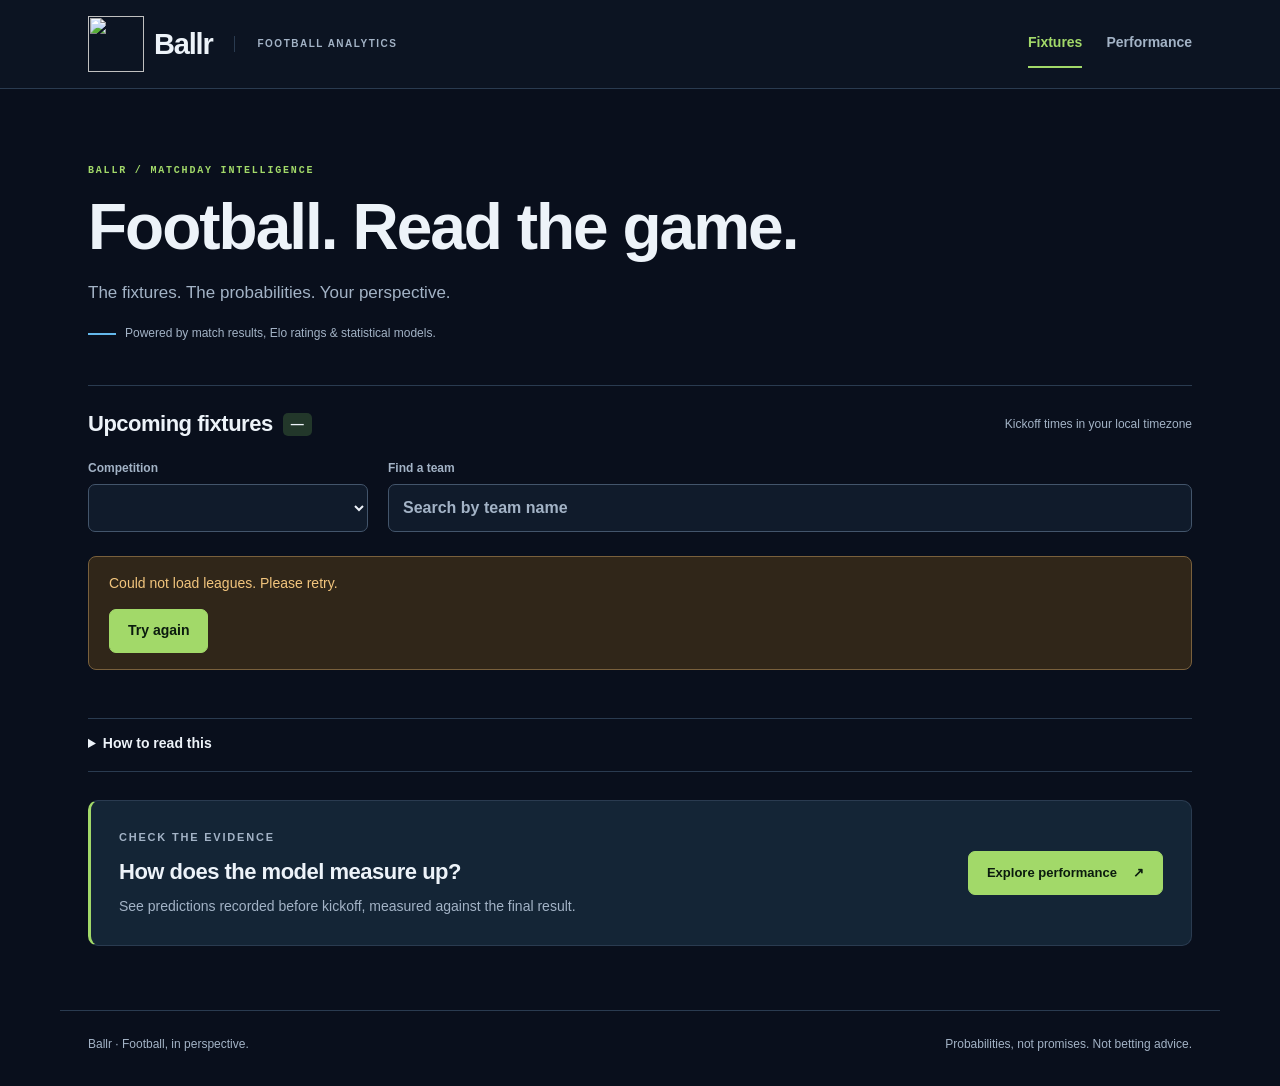
==== commit cdcf2382: "Restore Ballr logo and introduce dark theme with subtle motion" ====
--- a/static/index.html
+++ b/static/index.html
@@ -5,20 +5,22 @@
 <meta charset="utf-8">
 <meta name="viewport" content="width=device-width, initial-scale=1">
 <title>Ballr — Match Predictions</title>
+<meta name="theme-color" content="#090f1c">
+<link rel="icon" type="image/png" href="/logo.png">
 <link rel="stylesheet" href="style.css">
 </head>
 <body>
 <a class="skip-link" href="#main-content">Skip to content</a>
 <header class="site-header"><div class="site-header-inner">
-<a class="wordmark" href="/" aria-label="Ballr home"><span class="brand-symbol" aria-hidden="true">b.</span>ballr<span class="wordmark-note">FOOTBALL ANALYTICS</span></a>
+<a class="wordmark" href="/" aria-label="Ballr home"><img class="brand-logo" src="/logo.png" width="56" height="56" alt="">Ballr<span class="wordmark-note">FOOTBALL ANALYTICS</span></a>
 <nav aria-label="Main navigation"><a href="/" aria-current="page">Fixtures</a><a href="/performance" >Performance</a></nav>
 </div></header>
 
 <main class="app" id="main-content" tabindex="-1">
   <header class="masthead">
-    <p class="eyebrow">THE MATCHDAY OUTLOOK</p>
-    <h1>A clearer view of the game.</h1>
-    <p class="subtitle">Explore match predictions. Compare the market. Make up your own mind.</p>
+    <p class="eyebrow">BALLR / MATCHDAY INTELLIGENCE</p>
+    <h1>Football. Read the game.</h1>
+    <p class="subtitle">The fixtures. The probabilities. Your perspective.</p>
     <div class="intro-note"><span class="intro-rule" aria-hidden="true"></span>Powered by match results, Elo ratings &amp; statistical models.</div>
   </header>
   <section class="fixture-section" aria-labelledby="fixtures-title">
--- a/static/style.css
+++ b/static/style.css
@@ -1,12 +1,12 @@
 /* Shared presentation for fixtures, match analysis, and model performance. */
 :root {
-  color-scheme: light;
-  --bg: #f4f5f0; --bg-raise: #f0f2ed; --card-bg: #fff;
-  --text: #172e28; --text-muted: #53645c; --card-border: #d8dfd7;
-  --home: #18694e; --draw: #737b88; --away: #4468b1; --warn: #805014;
+  color-scheme: dark;
+  --bg: #090f1c; --bg-raise: #172336; --card-bg: #101b2b;
+  --text: #edf3f9; --text-muted: #a3b3c6; --card-border: #2a3b50;
+  --home: #a2d969; --draw: #a5afc1; --away: #64b8eb; --warn: #f2c57d;
   --font-body: -apple-system, BlinkMacSystemFont, 'Segoe UI', sans-serif;
   --font-mono: 'SFMono-Regular', Consolas, monospace;
-  --radius: 12px;
+  --radius: 10px;
 }
 * { box-sizing: border-box; }
 [hidden] { display: none !important; }
@@ -15,13 +15,13 @@
 a:hover { text-decoration-thickness: 2px; }
 button, input, select { font: inherit; }
 button, select, summary { cursor: pointer; }
-button, .button-link { min-height: 44px; display: inline-flex; align-items: center; justify-content: center; padding: 10px 18px; border: 1px solid var(--home); border-radius: 7px; background: var(--home); color: white; font-weight: 600; text-decoration: none; gap: 16px; }
-button:hover, .button-link:hover { background: #104c39; }
-:focus-visible { outline: 3px solid #315fc4; outline-offset: 4px; }
+button, .button-link { min-height: 44px; display: inline-flex; align-items: center; justify-content: center; padding: 10px 18px; border: 1px solid var(--home); border-radius: 7px; background: var(--home); color: #0b1b0e; font-weight: 600; text-decoration: none; gap: 16px; }
+button:hover, .button-link:hover { background: #b5e78b; }
+:focus-visible { outline: 3px solid #64b8eb; outline-offset: 4px; }
 main:focus { outline: none; }
 .sr-only, .skip-link:not(:focus) { position: absolute; width: 1px; height: 1px; padding: 0; margin: -1px; overflow: hidden; clip-path: inset(50%); white-space: nowrap; }
-.skip-link:focus { position: fixed; top: 10px; left: 10px; z-index: 20; padding: 12px 20px; background: #fff; }
-.site-header { background: #fff; border-bottom: 1px solid var(--card-border); }
+.skip-link:focus { position: fixed; top: 10px; left: 10px; z-index: 20; padding: 12px 20px; background: var(--card-bg); }
+.site-header { background: var(--card-bg); border-bottom: 1px solid var(--card-border); }
 .site-header-inner { max-width: 1160px; margin: auto; padding: 0 28px; min-height: 88px; display: flex; justify-content: space-between; align-items: center; gap: 24px; }
 .wordmark { display: flex; align-items: center; gap: 10px; color: var(--text); font-size: 29px; font-weight: 800; letter-spacing: -1px; text-decoration: none; }
 .brand-symbol { display: inline-flex; align-items: center; justify-content: center; width: 35px; height: 35px; border-radius: 50%; background: var(--home); color: #fff; font-size: 26px; }
@@ -41,19 +41,19 @@
 .fixture-section { border-top: 1px solid var(--card-border); padding-top: 24px; }
 .fixtures-heading { display: flex; align-items: center; justify-content: space-between; gap: 16px; margin-bottom: 20px; }
 .fixtures-heading h2 { margin: 0; display: flex; align-items: center; gap: 10px; }
-.count-badge { background: #e3e9df; border-radius: 5px; padding: 3px 8px; font-size: 13px; letter-spacing: 0; }
+.count-badge { background: #22372a; border-radius: 5px; padding: 3px 8px; font-size: 13px; letter-spacing: 0; }
 .timezone-note { font-size: 12px; color: var(--text-muted); }
 .filter-bar { display: grid; grid-template-columns: 280px 1fr; gap: 20px; margin-bottom: 24px; }
 .control { display: flex; flex-direction: column; gap: 7px; font-size: 12px; font-weight: 600; color: var(--text-muted); }
-select, input[type="text"] { width: 100%; min-height: 48px; border: 1px solid #a5b2a7; border-radius: 7px; background: #fff; padding: 10px 14px; color: var(--text); font-size: 16px; }
-input::placeholder { color: #66766d; }
+select, input[type="text"] { width: 100%; min-height: 48px; border: 1px solid #43556b; border-radius: 7px; background: var(--card-bg); padding: 10px 14px; color: var(--text); font-size: 16px; }
+input::placeholder { color: #a3b3c6; }
 .loader { display: flex; align-items: center; gap: 12px; padding: 32px 0; color: var(--text-muted); }
 .loader.hidden { display: none; }
 .loading-dot { height: 8px; width: 8px; border-radius: 50%; background: var(--home); }
 .card-list { display: grid; grid-template-columns: repeat(2, minmax(0, 1fr)); gap: 18px; }
-.match-card { position: relative; min-width: 0; background: #fff; border: 1px solid var(--card-border); border-radius: var(--radius); padding: 24px; transition: border-color .15s; }
-.match-card:hover { border-color: #7d9886; }
-.match-card:focus-within { outline: 3px solid #315fc4; outline-offset: 3px; }
+.match-card { position: relative; min-width: 0; background: var(--card-bg); border: 1px solid var(--card-border); border-radius: var(--radius); padding: 24px; transition: border-color .15s; }
+.match-card:hover { border-color: #638771; }
+.match-card:focus-within { outline: 3px solid #64b8eb; outline-offset: 3px; }
 .card-top { display: flex; align-items: flex-start; justify-content: space-between; gap: 12px; margin-bottom: 22px; }
 .card-top > div { min-width: 0; }
 .card-title { font-size: 19px; line-height: 1.4; letter-spacing: -.35px; margin: 0; }
@@ -62,10 +62,10 @@
 .match-title-link:focus-visible { outline: none; }
 .versus { color: var(--text-muted); font-weight: 400; font-size: 13px; padding: 0 3px; }
 .card-meta { color: var(--text-muted); font-size: 12px; margin: 7px 0 0; }
-.warn-badge { font-size: 10px; font-weight: 700; letter-spacing: .3px; color: var(--warn); background: #fff3dd; border: 1px solid #e7c990; border-radius: 4px; padding: 4px 6px; flex-shrink: 0; }
+.warn-badge { font-size: 10px; font-weight: 700; letter-spacing: .3px; color: var(--warn); background: #302619; border: 1px solid #79603c; border-radius: 4px; padding: 4px 6px; flex-shrink: 0; }
 .model-label, .market-label { font-size: 10px; font-weight: 700; text-transform: uppercase; letter-spacing: 1px; color: var(--text-muted); margin: 0 0 9px; }
 .prob-bar, .large-prob-bar { display: flex; height: 8px; border-radius: 3px; overflow: hidden; background: var(--bg-raise); }
-.prob-seg { height: 100%; border-right: 2px solid white; }
+.prob-seg { height: 100%; border-right: 2px solid var(--card-bg); }
 .prob-seg:last-child { border-right: 0; }
 .prob-seg.home { background: var(--home); }.prob-seg.draw { background: var(--draw); }.prob-seg.away { background: var(--away); }
 .outcome-legend { display: grid; grid-template-columns: 1fr .65fr 1fr; gap: 12px; margin-top: 12px; }
@@ -73,12 +73,12 @@
 .legend-swatch { width: 7px; height: 7px; border-radius: 2px; margin-top: 6px; }
 .legend-name { font-size: 11px; line-height: 1.5; }
 .legend-value { grid-column: 2; font-size: 20px; font-weight: 650; font-variant-numeric: tabular-nums; margin-top: 4px; }
-.market-row { margin-top: 20px; padding-top: 16px; border-top: 1px solid #e8ece6; }
+.market-row { margin-top: 20px; padding-top: 16px; border-top: 1px solid var(--card-border); }
 .market-missing { color: var(--text-muted); font-size: 12px; }
 .compare-bar { height: 5px; }
 .compare-legend { display: flex; justify-content: space-between; color: var(--text-muted); font-size: 12px; font-variant-numeric: tabular-nums; margin-top: 7px; }
-.gap-note { font-size: 12px; margin-top: 9px; }.pos { color: var(--home); }.neg { color: #345899; }
-.metrics-row { display: flex; flex-wrap: wrap; gap: 10px 24px; border-top: 1px solid #e8ece6; padding-top: 14px; margin-top: 16px; }
+.gap-note { font-size: 12px; margin-top: 9px; }.pos { color: var(--home); }.neg { color: var(--away); }
+.metrics-row { display: flex; flex-wrap: wrap; gap: 10px 24px; border-top: 1px solid var(--card-border); padding-top: 14px; margin-top: 16px; }
 .metrics-row > div { display: flex; gap: 7px; align-items: baseline; }
 .metrics-row span { color: var(--text-muted); font-size: 10px; text-transform: uppercase; letter-spacing: .6px; }
 .metrics-row b { font-size: 12px; font-weight: 600; font-variant-numeric: tabular-nums; }
@@ -89,38 +89,38 @@
 summary { min-height: 52px; padding: 14px 0; font-weight: 600; font-size: 14px; }
 .how-to-body { color: var(--text-muted); max-width: 820px; font-size: 14px; padding: 0 0 16px; line-height: 1.75; }
 .how-to-body strong { color: var(--text); }.how-to-body li { margin-bottom: 8px; }
-.track-record-link { display: flex; align-items: center; justify-content: space-between; gap: 24px; padding: 28px; border-radius: 10px; background: #e6ebdf; }
+.track-record-link { display: flex; align-items: center; justify-content: space-between; gap: 24px; padding: 28px; border-radius: 10px; background: #142536; }
 .track-record-link h2 { margin: 0 0 9px; }.track-record-link p:last-child { margin: 0; font-size: 14px; color: var(--text-muted); }.track-record-link .button-link { flex-shrink: 0; font-size: 13px; }
 .site-footer { max-width: 1160px; margin: auto; border-top: 1px solid var(--card-border); padding: 24px 28px 32px; display: flex; flex-wrap: wrap; justify-content: space-between; gap: 12px; color: var(--text-muted); font-size: 12px; }
-.error-copy, #data-freshness, .detail-warning { padding: 16px 20px; border: 1px solid #d5b678; border-radius: 8px; background: #fff5e2; color: #704713; font-size: 14px; margin: 20px 0; }
+.error-copy, #data-freshness, .detail-warning { padding: 16px 20px; border: 1px solid #79603c; border-radius: 8px; background: #302619; color: #f2c57d; font-size: 14px; margin: 20px 0; }
 .error-copy p { margin-top: 0; }.empty-note, .loading-copy { padding: 32px 0; color: var(--text-muted); }
 .back-link { display: inline-flex; align-items: center; min-height: 44px; font-size: 13px; color: var(--text-muted); text-decoration: none; }
 .match-hero { padding: 28px 0 24px; }
 .match-hero h1 { display: flex; flex-wrap: wrap; gap: 12px; align-items: center; font-size: clamp(28px, 4vw, 44px); }
 .match-hero h1 em { font-size: 16px; font-style: normal; color: var(--text-muted); letter-spacing: 0; }
 .match-date { color: var(--text-muted); font-size: 14px; }
-.detail-panel { margin-top: 20px; padding: 28px; background: #fff; border: 1px solid var(--card-border); border-radius: var(--radius); }
+.detail-panel { margin-top: 20px; padding: 28px; background: var(--card-bg); border: 1px solid var(--card-border); border-radius: var(--radius); }
 .section-heading { display: flex; justify-content: space-between; align-items: start; gap: 20px; margin-bottom: 24px; }
 .section-heading h2, .form-panel h2 { margin: 0; font-size: 22px; }.section-heading > p { color: var(--text-muted); font-size: 12px; margin: 0; }
 .large-prob-bar { height: 12px; }.outcome-values { display: grid; grid-template-columns: repeat(3,minmax(0,1fr)); gap: 16px; margin-top: 20px; }
 .outcome-values span, .model-metrics span { display: block; color: var(--text-muted); font-size: 12px; }.outcome-values b { font-size: 30px; font-weight: 600; font-variant-numeric: tabular-nums; }
 .outcome-values div:nth-child(2) { text-align: center; }.outcome-values div:last-child { text-align: right; }
-.compare-row { display: grid; grid-template-columns: minmax(0,2fr) repeat(3,minmax(0,1fr)); gap: 12px; padding: 12px 0; font-size: 14px; border-bottom: 1px solid #e8ece6; font-variant-numeric: tabular-nums; }
+.compare-row { display: grid; grid-template-columns: minmax(0,2fr) repeat(3,minmax(0,1fr)); gap: 12px; padding: 12px 0; font-size: 14px; border-bottom: 1px solid var(--card-border); font-variant-numeric: tabular-nums; }
 .compare-head { color: var(--text-muted); font-size: 12px; }.compare-name { font-weight: 600; overflow-wrap: anywhere; }.compare-row > :not(:first-child) { text-align: right; }
 .market-empty, .score-note, .form-empty { color: var(--text-muted); font-size: 13px; }.score-note { margin-bottom: 0; }
 .detail-grid { display: grid; grid-template-columns: repeat(2,minmax(0,1fr)); gap: 20px; }
 .form-badges { display: flex; flex-wrap: wrap; gap: 8px; margin-top: 18px; }.form-badge { padding: 5px 11px; border-radius: 4px; color: white; font-size: 13px; font-weight: 600; }
-.form-badge.w { background: var(--home); }.form-badge.d { background: #606976; }.form-badge.l { background: #8e4540; }
+.form-badge.w { background: #365e29; }.form-badge.d { background: #606976; }.form-badge.l { background: #8e4540; }
 .form-panel > p:last-child { color: var(--text-muted); font-size: 12px; }
 .model-metrics { display: grid; grid-template-columns: 1fr 1fr 2fr; gap: 20px; }.model-metrics b { display: block; font-size: 27px; font-weight: 600; font-variant-numeric: tabular-nums; }.model-metrics i { font-style: normal; color: var(--text-muted); }
 .likely-scores > div { display: flex; flex-wrap: wrap; gap: 10px; margin-top: 8px; }.score-pick { border: 1px solid var(--card-border); background: var(--bg); border-radius: 6px; padding: 8px 14px; }.score-pick b { font-size: 20px; }
 .score-axis { display: flex; justify-content: space-between; gap: 16px; color: var(--text-muted); font-size: 12px; margin-bottom: 12px; }
-.score-grid { width: 100%; table-layout: fixed; border-spacing: 4px; font-variant-numeric: tabular-nums; }.score-grid th { font-size: 12px; font-weight: 600; }.score-grid td { text-align: center; background: color-mix(in srgb, #8bb7a0 calc(var(--heat) * 85%), #f1f5f0); color: #172e28; border-radius: 4px; padding: 16px 2px; font-size: 13px; }
+.score-grid { width: 100%; table-layout: fixed; border-spacing: 4px; font-variant-numeric: tabular-nums; }.score-grid th { font-size: 12px; font-weight: 600; }.score-grid td { text-align: center; background: color-mix(in srgb, #376340 calc(var(--heat) * 85%), #152234); color: #edf3f9; border-radius: 4px; padding: 16px 2px; font-size: 13px; }
 .performance-page .masthead .control { max-width: 320px; margin-top: 24px; }
-.stats-strip { display: grid; grid-template-columns: repeat(4,minmax(0,1fr)); background: #fff; border: 1px solid var(--card-border); border-radius: var(--radius); margin: 24px 0; }
+.stats-strip { display: grid; grid-template-columns: repeat(4,minmax(0,1fr)); background: var(--card-bg); border: 1px solid var(--card-border); border-radius: var(--radius); margin: 24px 0; }
 .stat { padding: 24px; display: flex; flex-direction: column; gap: 8px; }.stat + .stat { border-left: 1px solid var(--card-border); }.stat-value { font-size: 32px; font-weight: 600; font-variant-numeric: tabular-nums; }.stat-label { color: var(--text-muted); font-size: 12px; }
 #performance-message, #performance-range, #performance-content > p { color: var(--text-muted); font-size: 14px; }
-.performance-table { width: 100%; border-collapse: collapse; background: #fff; font-variant-numeric: tabular-nums; font-size: 14px; margin: 24px 0; }.performance-table th, .performance-table td { padding: 14px 18px; text-align: left; border-bottom: 1px solid var(--card-border); }.performance-table th { background: #e6ebdf; color: var(--text); font-size: 12px; }
+.performance-table { width: 100%; border-collapse: collapse; background: var(--card-bg); font-variant-numeric: tabular-nums; font-size: 14px; margin: 24px 0; }.performance-table th, .performance-table td { padding: 14px 18px; text-align: left; border-bottom: 1px solid var(--card-border); }.performance-table th { background: #142536; color: var(--text); font-size: 12px; }
 @media (max-width: 800px) { .wordmark-note { display: none; }.card-list { grid-template-columns: 1fr; }.track-record-link { align-items: flex-start; flex-direction: column; }.stats-strip { grid-template-columns: repeat(2,minmax(0,1fr)); }.stat:nth-child(3) { border-left: 0; }.stat:nth-child(n+3) { border-top: 1px solid var(--card-border); } }
 @media (max-width: 540px) {
  .site-header-inner { padding: 0 18px; min-height: 74px; gap: 16px; }.wordmark { font-size: 25px; }.brand-symbol { width: 30px; height: 30px; font-size: 22px; }nav { gap: 16px; }nav a { font-size: 12px; }
@@ -132,3 +132,41 @@
 }
 @media (prefers-reduced-motion: reduce) { *, *::before, *::after { animation: none !important; transition: none !important; scroll-behavior: auto !important; } }
 @media (forced-colors: active) { .match-card, .detail-panel, .prob-seg, .form-badge { border: 1px solid CanvasText; }.match-card:focus-within { outline-color: Highlight; } }
+
+/* Identity and motion: lightweight CSS only, no animation dependencies. */
+.brand-logo { width: 56px; height: 56px; object-fit: contain; flex-shrink: 0; }
+.wordmark { letter-spacing: -1.2px; }
+.site-header { background: #0c1422; }
+nav a { transition: color .18s ease, border-color .18s ease; }
+nav a:hover { color: var(--text); }
+.masthead { position: relative; padding: 26px 0 42px; }
+.masthead .eyebrow { color: var(--home); font-family: var(--font-mono); font-size: 10px; }
+.masthead h1 { max-width: 780px; font-weight: 800; letter-spacing: -2px; }
+.app:not(.performance-page) .masthead h1 { font-size: clamp(36px, 5.6vw, 64px); }
+.intro-rule { background: var(--away); width: 28px; }
+.match-card { box-shadow: 0 5px 18px #00000016; transition: transform .2s ease, border-color .2s ease, box-shadow .2s ease; }
+.match-card:hover { transform: translateY(-3px); box-shadow: 0 12px 26px #00000030; }
+.card-link { border-top: 1px solid var(--card-border); padding-top: 16px; }
+.legend-value, .stat-value, .outcome-values b { font-family: var(--font-mono); letter-spacing: -1px; }
+.prob-bar { height: 10px; }
+.compare-bar { height: 5px; }
+.track-record-link { border: 1px solid var(--card-border); border-left: 3px solid var(--home); }
+select:hover, input[type="text"]:hover { border-color: #7890aa; }
+button, .button-link { transition: background .18s ease, transform .18s ease; }
+button:active, .button-link:active { transform: translateY(1px); }
+@keyframes arrive { from { opacity: 0; transform: translateY(8px); } to { opacity: 1; transform: translateY(0); } }
+@keyframes breathe { 50% { opacity: .35; } }
+.masthead, .match-hero { animation: arrive .4s ease-out both; }
+.loading-dot { animation: breathe 1.4s ease-in-out infinite; }
+/* Animate only the initial fixture load, not recurring refreshes. */
+.card-list { animation: arrive .35s ease-out; }
+@media (max-width: 540px) {
+ .brand-logo { width: 42px; height: 42px; }
+ .wordmark { gap: 7px; font-size: 23px; }
+ .site-header-inner { gap: 10px; } nav { gap: 12px; }
+ .masthead { padding-top: 12px; }
+}
+@media (prefers-reduced-motion: reduce) {
+ *, *::before, *::after { animation: none !important; transition: none !important; }
+ .match-card:hover, button:active, .button-link:active { transform: none; }
+}
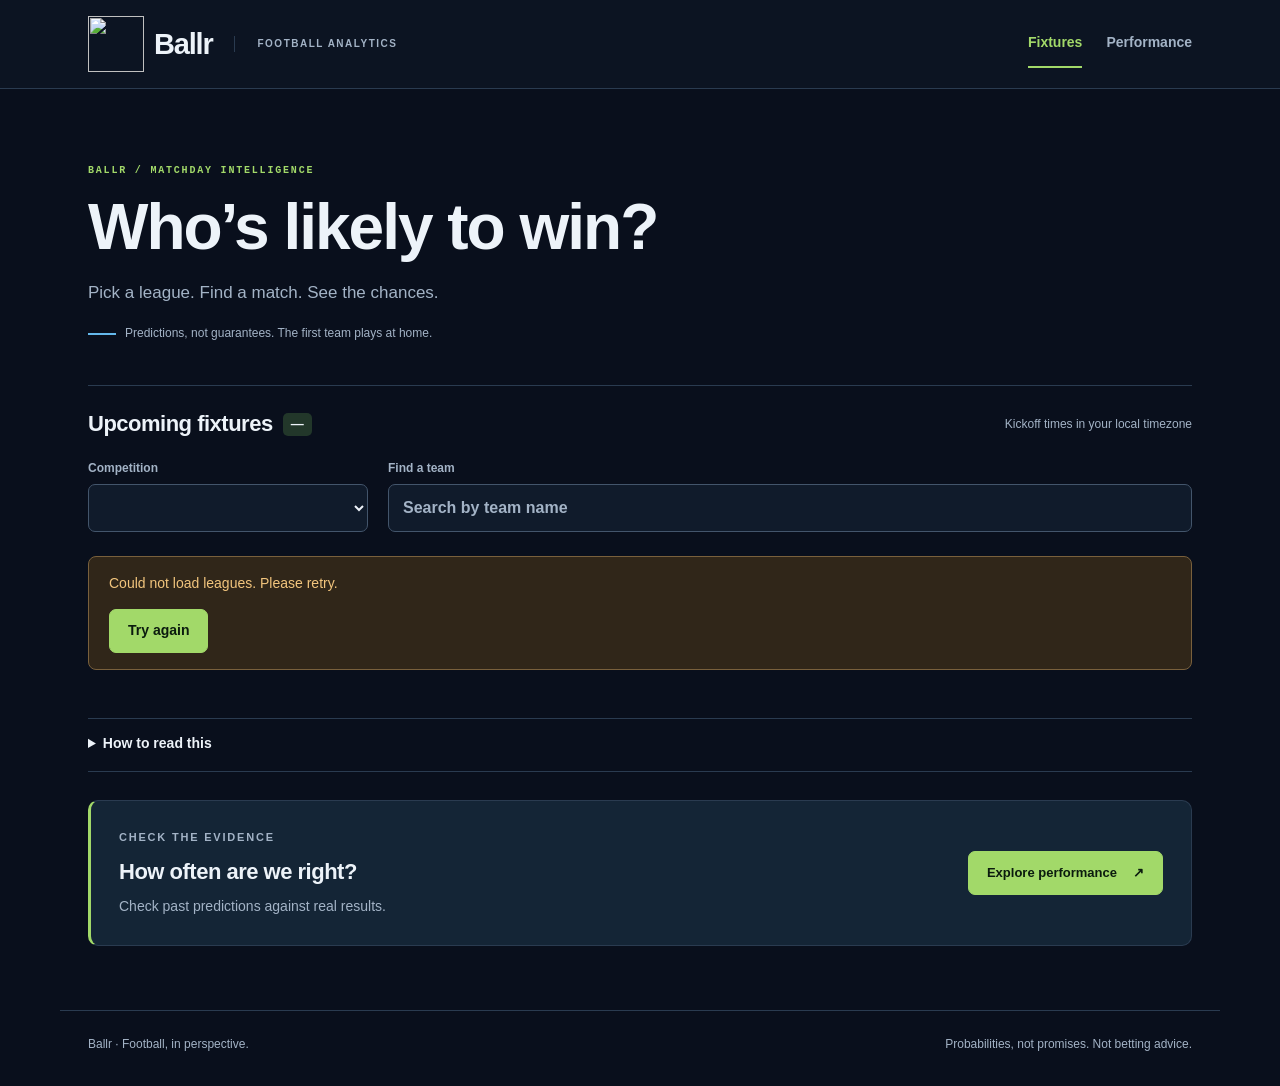
==== commit 621b353f: "Simplify match predictions and make detailed analysis optional" ====
--- a/static/index.html
+++ b/static/index.html
@@ -19,9 +19,9 @@
 <main class="app" id="main-content" tabindex="-1">
   <header class="masthead">
     <p class="eyebrow">BALLR / MATCHDAY INTELLIGENCE</p>
-    <h1>Football. Read the game.</h1>
-    <p class="subtitle">The fixtures. The probabilities. Your perspective.</p>
-    <div class="intro-note"><span class="intro-rule" aria-hidden="true"></span>Powered by match results, Elo ratings &amp; statistical models.</div>
+    <h1>Who’s likely to win?</h1>
+    <p class="subtitle">Pick a league. Find a match. See the chances.</p>
+    <div class="intro-note"><span class="intro-rule" aria-hidden="true"></span>Predictions, not guarantees. The first team plays at home.</div>
   </header>
   <section class="fixture-section" aria-labelledby="fixtures-title">
     <div class="fixtures-heading"><h2 id="fixtures-title">Upcoming fixtures <span class="count-badge" id="stat-tracked">—</span></h2><span class="timezone-note">Kickoff times in your local timezone</span></div>
@@ -39,19 +39,12 @@
   <details class="how-to">
     <summary>How to read this</summary>
     <div class="how-to-body">
-      <p>Each card is one upcoming <strong>match</strong>. The bar shows Ballr's predicted Win/Draw/Win split.</p>
-      <ul>
-        <li><strong>Model</strong> — an Elo rating system built from each team's available historical and current-season results, combined with a Monte Carlo simulation (thousands of simulated outcomes) to produce a probability for each result.</li>
-        <li><strong>Scorelines and xG</strong> — a separate Poisson projection combines recent scoring, opponent strength, defensive clean-sheet record, Elo, win rate, goal difference, and form to produce expected goals and exact-score probabilities. It is a model projection, not event-level xG.</li>
-        <li><strong>Home advantage</strong> is included in the model. Its effect should be assessed against completed matches.</li>
-        <li><strong>Known limitation:</strong> ratings are based purely on available match results — squad changes, transfers, and injuries aren't yet factored in. Early-season predictions for teams with few games played (marked below) are less reliable.</li>
-        <li><strong>vs. the market</strong> — when available, each card also shows recent Polymarket odds for the same fixture, and the gap between Ballr's view and the market's.</li>
-      </ul>
-      <p class="disclaimer">Not betting advice — a model's opinion, nothing more. See the performance page for predictions recorded before kickoff and evaluated after results arrive.</p>
-    </div>
+      <p>The three percentages show the chance of a home win, a draw (tie), or an away win. A 60% chance means roughly 6 wins in 10 similar games—not a certainty.</p>
+      <p>Open a match for recent results, possible scores, and market comparisons. Predictions use past match results; injuries and lineups are not included.</p>
+        </div>
   </details>
 
-  <aside class="track-record-link"><div><p class="eyebrow">CHECK THE EVIDENCE</p><h2>How does the model measure up?</h2><p>See predictions recorded before kickoff, measured against the final result.</p></div><a class="button-link" href="/performance">Explore performance <span aria-hidden="true">↗</span></a></aside>
+  <aside class="track-record-link"><div><p class="eyebrow">CHECK THE EVIDENCE</p><h2>How often are we right?</h2><p>Check past predictions against real results.</p></div><a class="button-link" href="/performance">Explore performance <span aria-hidden="true">↗</span></a></aside>
 </main>
 
 <script src="app.js"></script>
--- a/static/style.css
+++ b/static/style.css
@@ -170,3 +170,12 @@
  *, *::before, *::after { animation: none !important; transition: none !important; }
  .match-card:hover, button:active, .button-link:active { transform: none; }
 }
+
+/* Keep the first view focused; deeper analysis lives on the match page. */
+.match-takeaway { font-size: 14px; color: var(--text-muted); margin: 0 0 20px; }
+.match-takeaway strong { color: var(--text); font-weight: 600; }
+.draw-help { font-weight: 400; }
+.match-details { margin-top: 24px; border-top: 1px solid var(--card-border); }
+.match-details > summary { color: var(--home); padding: 18px 0; }
+
+.simple-stats { grid-template-columns: repeat(2,minmax(0,1fr)); }
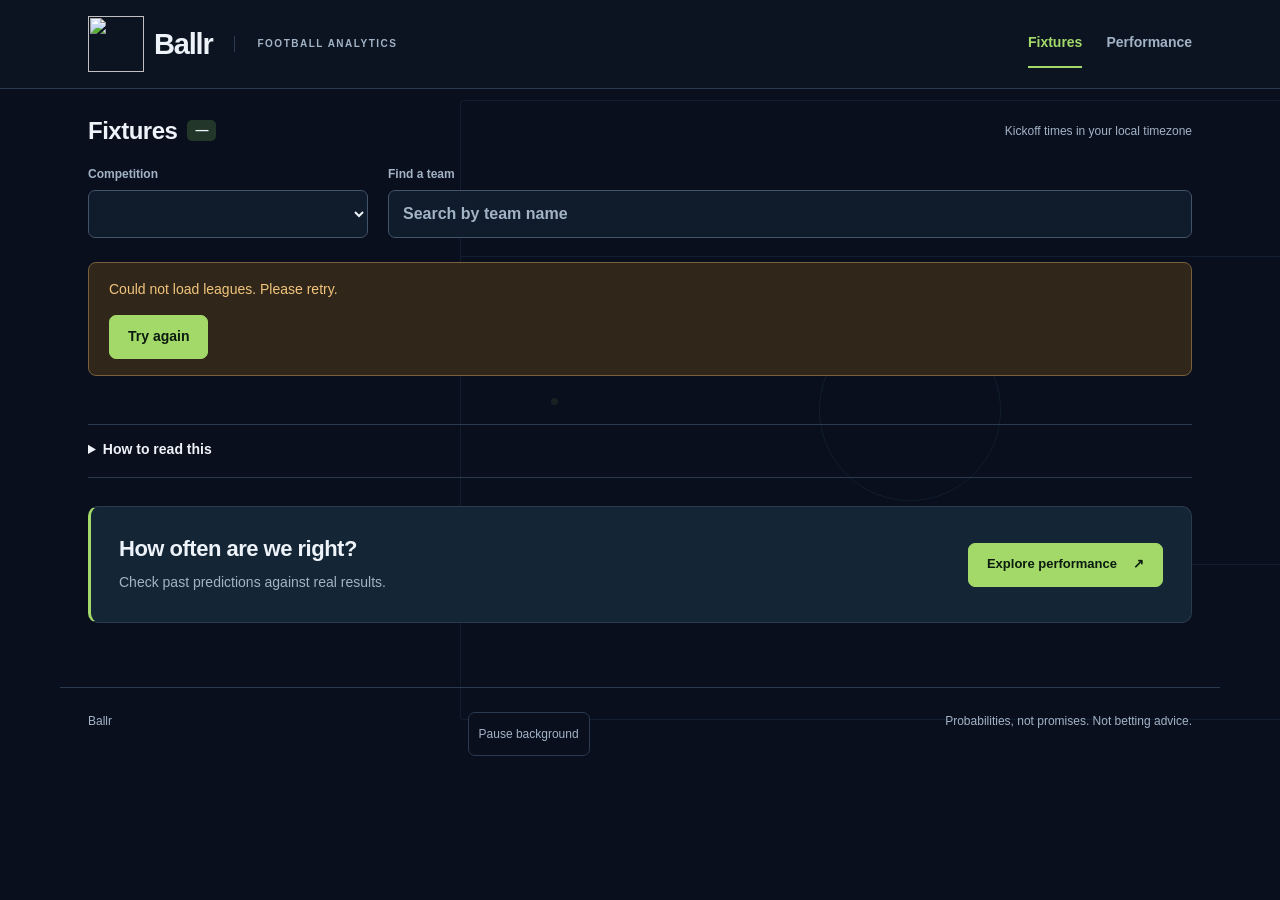
==== commit 471222f7: "Streamline dashboard and show match analysis automatically" ====
--- a/static/index.html
+++ b/static/index.html
@@ -10,6 +10,7 @@
 <link rel="stylesheet" href="style.css">
 </head>
 <body>
+<div class="pitch-backdrop" aria-hidden="true"><span></span></div>
 <a class="skip-link" href="#main-content">Skip to content</a>
 <header class="site-header"><div class="site-header-inner">
 <a class="wordmark" href="/" aria-label="Ballr home"><img class="brand-logo" src="/logo.png" width="56" height="56" alt="">Ballr<span class="wordmark-note">FOOTBALL ANALYTICS</span></a>
@@ -17,14 +18,8 @@
 </div></header>
 
 <main class="app" id="main-content" tabindex="-1">
-  <header class="masthead">
-    <p class="eyebrow">BALLR / MATCHDAY INTELLIGENCE</p>
-    <h1>Who’s likely to win?</h1>
-    <p class="subtitle">Pick a league. Find a match. See the chances.</p>
-    <div class="intro-note"><span class="intro-rule" aria-hidden="true"></span>Predictions, not guarantees. The first team plays at home.</div>
-  </header>
   <section class="fixture-section" aria-labelledby="fixtures-title">
-    <div class="fixtures-heading"><h2 id="fixtures-title">Upcoming fixtures <span class="count-badge" id="stat-tracked">—</span></h2><span class="timezone-note">Kickoff times in your local timezone</span></div>
+    <div class="fixtures-heading"><h1 id="fixtures-title">Fixtures <span class="count-badge" id="stat-tracked">—</span></h1><span class="timezone-note">Kickoff times in your local timezone</span></div>
     <div class="filter-bar">
       <label class="control" for="league-select"><span>Competition</span><select id="league-select"></select></label>
       <label class="control search-control" for="search-input"><span>Find a team</span><input type="text" id="search-input" placeholder="Search by team name" autocomplete="off"></label>
@@ -44,10 +39,11 @@
         </div>
   </details>
 
-  <aside class="track-record-link"><div><p class="eyebrow">CHECK THE EVIDENCE</p><h2>How often are we right?</h2><p>Check past predictions against real results.</p></div><a class="button-link" href="/performance">Explore performance <span aria-hidden="true">↗</span></a></aside>
+  <aside class="track-record-link"><div><h2>How often are we right?</h2><p>Check past predictions against real results.</p></div><a class="button-link" href="/performance">Explore performance <span aria-hidden="true">↗</span></a></aside>
 </main>
 
 <script src="app.js"></script>
-<footer class="site-footer"><span>Ballr · Football, in perspective.</span><span>Probabilities, not promises. Not betting advice.</span></footer>
+<footer class="site-footer"><span>Ballr</span><button class="motion-toggle" id="motion-toggle" type="button" aria-pressed="false">Pause background</button><span>Probabilities, not promises. Not betting advice.</span></footer>
+<script src="/motion.js"></script>
 </body>
 </html>
--- a/static/style.css
+++ b/static/style.css
@@ -40,7 +40,7 @@
 .intro-rule { width: 20px; height: 2px; background: var(--home); flex-shrink: 0; }
 .fixture-section { border-top: 1px solid var(--card-border); padding-top: 24px; }
 .fixtures-heading { display: flex; align-items: center; justify-content: space-between; gap: 16px; margin-bottom: 20px; }
-.fixtures-heading h2 { margin: 0; display: flex; align-items: center; gap: 10px; }
+.fixtures-heading h1 { margin: 0; display: flex; align-items: center; gap: 10px; font-size: 24px; letter-spacing: -.5px; }
 .count-badge { background: #22372a; border-radius: 5px; padding: 3px 8px; font-size: 13px; letter-spacing: 0; }
 .timezone-note { font-size: 12px; color: var(--text-muted); }
 .filter-bar { display: grid; grid-template-columns: 280px 1fr; gap: 20px; margin-bottom: 24px; }
@@ -179,3 +179,26 @@
 .match-details > summary { color: var(--home); padding: 18px 0; }
 
 .simple-stats { grid-template-columns: repeat(2,minmax(0,1fr)); }
+
+/* Compact dashboard and a decorative pitch, animated only with transforms. */
+body { isolation: isolate; }
+.pitch-backdrop { position: fixed; z-index: -1; pointer-events: none; inset: 100px -80px auto auto;
+ width: min(900px, 110vw); height: 620px; opacity: .09; overflow: hidden;
+ border: 1px solid #64b8eb; border-radius: 3px;
+ background: linear-gradient(90deg, transparent calc(50% - .5px), #64b8eb 50%, transparent calc(50% + .5px)); }
+.pitch-backdrop::before { content: ''; position: absolute; width: 180px; height: 180px;
+ border: 1px solid #64b8eb; border-radius: 50%; top: 50%; left: 50%; transform: translate(-50%, -50%); }
+.pitch-backdrop::after { content: ''; position: absolute; inset: 25% 0; border: 1px solid #64b8eb; border-left: 0; border-right: 0; }
+.pitch-backdrop span { position: absolute; left: 10%; top: 48%; width: 7px; height: 7px;
+ border-radius: 50%; background: #a2d969; animation: pitch-run 26s ease-in-out infinite alternate; }
+@keyframes pitch-run { 0% { transform: translate(0, -100px); } 45% { transform: translate(220px, 100px); } 100% { transform: translate(500px, -40px); } }
+body.motion-paused .pitch-backdrop span { animation-play-state: paused; }
+.app { padding-top: 28px; }
+.fixture-section { border-top: 0; padding-top: 0; }
+.performance-page .masthead { padding: 0 0 12px; }
+.performance-page .masthead h1 { font-size: 26px; letter-spacing: -.5px; }
+.match-hero h1 { font-size: clamp(24px, 3vw, 32px); letter-spacing: -.7px; }
+.motion-toggle { min-height: 44px; padding: 6px 10px; color: var(--text-muted); border-color: var(--card-border); background: var(--bg); font-size: 12px; font-weight: 400; }
+.motion-toggle:hover { background: var(--bg-raise); color: var(--text); }
+@media (prefers-reduced-motion: reduce) { .pitch-backdrop span { animation: none; }.motion-toggle { display: none; } }
+@media (forced-colors: active) { .pitch-backdrop { display: none; } }
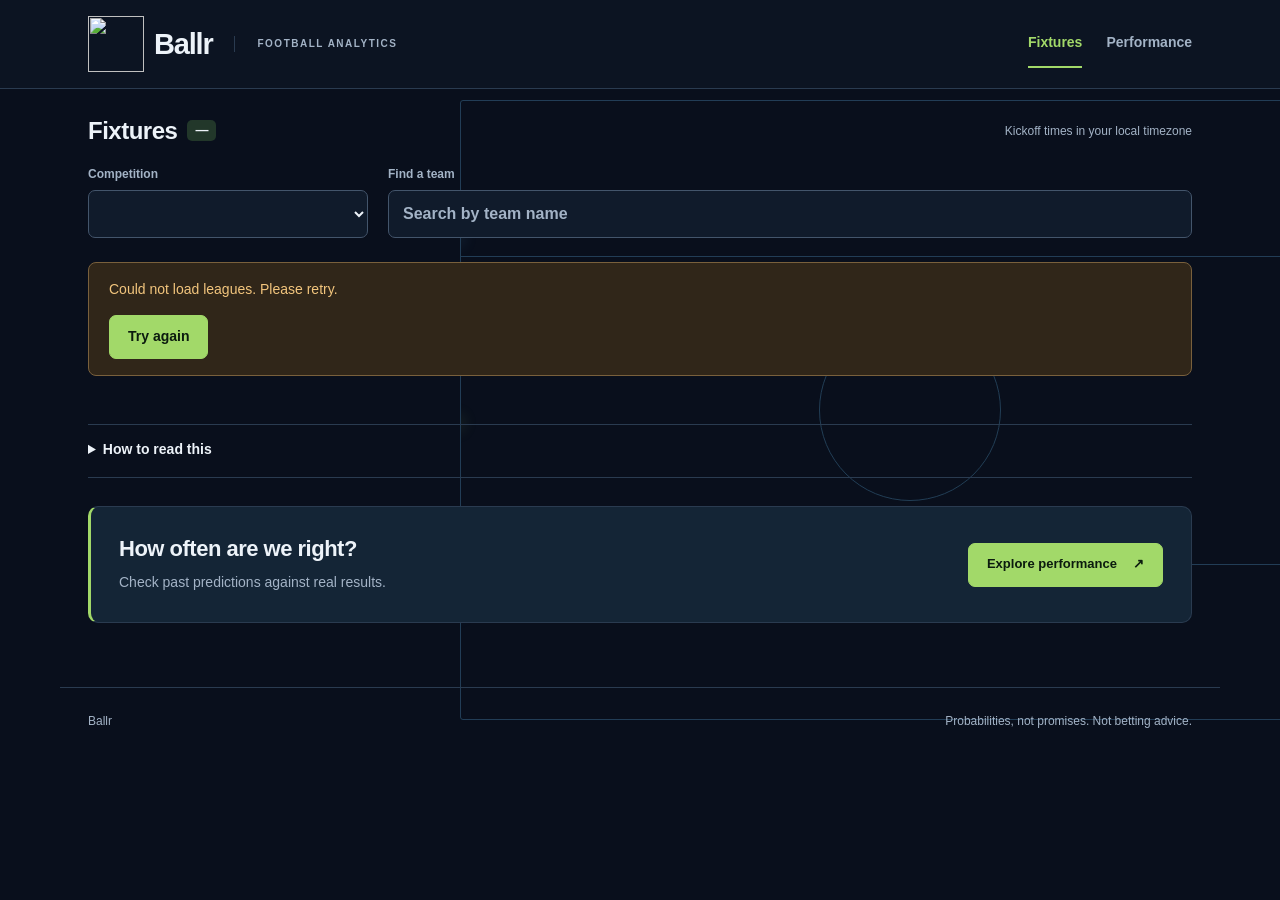
==== commit 6dcbf72d: "Make background animation more visible and automatic" ====
--- a/static/index.html
+++ b/static/index.html
@@ -10,7 +10,7 @@
 <link rel="stylesheet" href="style.css">
 </head>
 <body>
-<div class="pitch-backdrop" aria-hidden="true"><span></span></div>
+<div class="pitch-backdrop" aria-hidden="true"><span></span><span></span><span></span></div>
 <a class="skip-link" href="#main-content">Skip to content</a>
 <header class="site-header"><div class="site-header-inner">
 <a class="wordmark" href="/" aria-label="Ballr home"><img class="brand-logo" src="/logo.png" width="56" height="56" alt="">Ballr<span class="wordmark-note">FOOTBALL ANALYTICS</span></a>
@@ -43,7 +43,7 @@
 </main>
 
 <script src="app.js"></script>
-<footer class="site-footer"><span>Ballr</span><button class="motion-toggle" id="motion-toggle" type="button" aria-pressed="false">Pause background</button><span>Probabilities, not promises. Not betting advice.</span></footer>
+<footer class="site-footer"><span>Ballr</span><span>Probabilities, not promises. Not betting advice.</span></footer>
 <script src="/motion.js"></script>
 </body>
 </html>
--- a/static/style.css
+++ b/static/style.css
@@ -183,22 +183,28 @@
 /* Compact dashboard and a decorative pitch, animated only with transforms. */
 body { isolation: isolate; }
 .pitch-backdrop { position: fixed; z-index: -1; pointer-events: none; inset: 100px -80px auto auto;
- width: min(900px, 110vw); height: 620px; opacity: .09; overflow: hidden;
+ width: min(900px, 110vw); height: 620px; opacity: .28; overflow: hidden;
  border: 1px solid #64b8eb; border-radius: 3px;
  background: linear-gradient(90deg, transparent calc(50% - .5px), #64b8eb 50%, transparent calc(50% + .5px)); }
 .pitch-backdrop::before { content: ''; position: absolute; width: 180px; height: 180px;
  border: 1px solid #64b8eb; border-radius: 50%; top: 50%; left: 50%; transform: translate(-50%, -50%); }
 .pitch-backdrop::after { content: ''; position: absolute; inset: 25% 0; border: 1px solid #64b8eb; border-left: 0; border-right: 0; }
-.pitch-backdrop span { position: absolute; left: 10%; top: 48%; width: 7px; height: 7px;
- border-radius: 50%; background: #a2d969; animation: pitch-run 26s ease-in-out infinite alternate; }
-@keyframes pitch-run { 0% { transform: translate(0, -100px); } 45% { transform: translate(220px, 100px); } 100% { transform: translate(500px, -40px); } }
+.pitch-backdrop span { position: absolute; left: -34%; top: 22%; width: 34%; height: 2px;
+ background: linear-gradient(90deg, transparent, #64b8eb);
+ animation: pitch-run 16s linear infinite; }
+.pitch-backdrop span::after { content: ''; position: absolute; right: 0; top: -4px;
+ width: 10px; height: 10px; border-radius: 50%; background: #9edbff;
+ box-shadow: 0 0 16px 3px #64b8eb80; }
+.pitch-backdrop span:nth-child(2) { top: 52%; animation-delay: -6s; animation-duration: 20s;
+ background: linear-gradient(90deg, transparent, #a2d969); }
+.pitch-backdrop span:nth-child(2)::after { background: #a2d969; box-shadow: 0 0 16px 3px #a2d96980; }
+.pitch-backdrop span:nth-child(3) { top: 82%; animation-delay: -12s; animation-duration: 18s; }
+@keyframes pitch-run { from { transform: translateX(0); } to { transform: translateX(400%); } }
 body.motion-paused .pitch-backdrop span { animation-play-state: paused; }
 .app { padding-top: 28px; }
 .fixture-section { border-top: 0; padding-top: 0; }
 .performance-page .masthead { padding: 0 0 12px; }
 .performance-page .masthead h1 { font-size: 26px; letter-spacing: -.5px; }
 .match-hero h1 { font-size: clamp(24px, 3vw, 32px); letter-spacing: -.7px; }
-.motion-toggle { min-height: 44px; padding: 6px 10px; color: var(--text-muted); border-color: var(--card-border); background: var(--bg); font-size: 12px; font-weight: 400; }
-.motion-toggle:hover { background: var(--bg-raise); color: var(--text); }
-@media (prefers-reduced-motion: reduce) { .pitch-backdrop span { animation: none; }.motion-toggle { display: none; } }
+@media (prefers-reduced-motion: reduce) { .pitch-backdrop span { animation: none; } }
 @media (forced-colors: active) { .pitch-backdrop { display: none; } }
